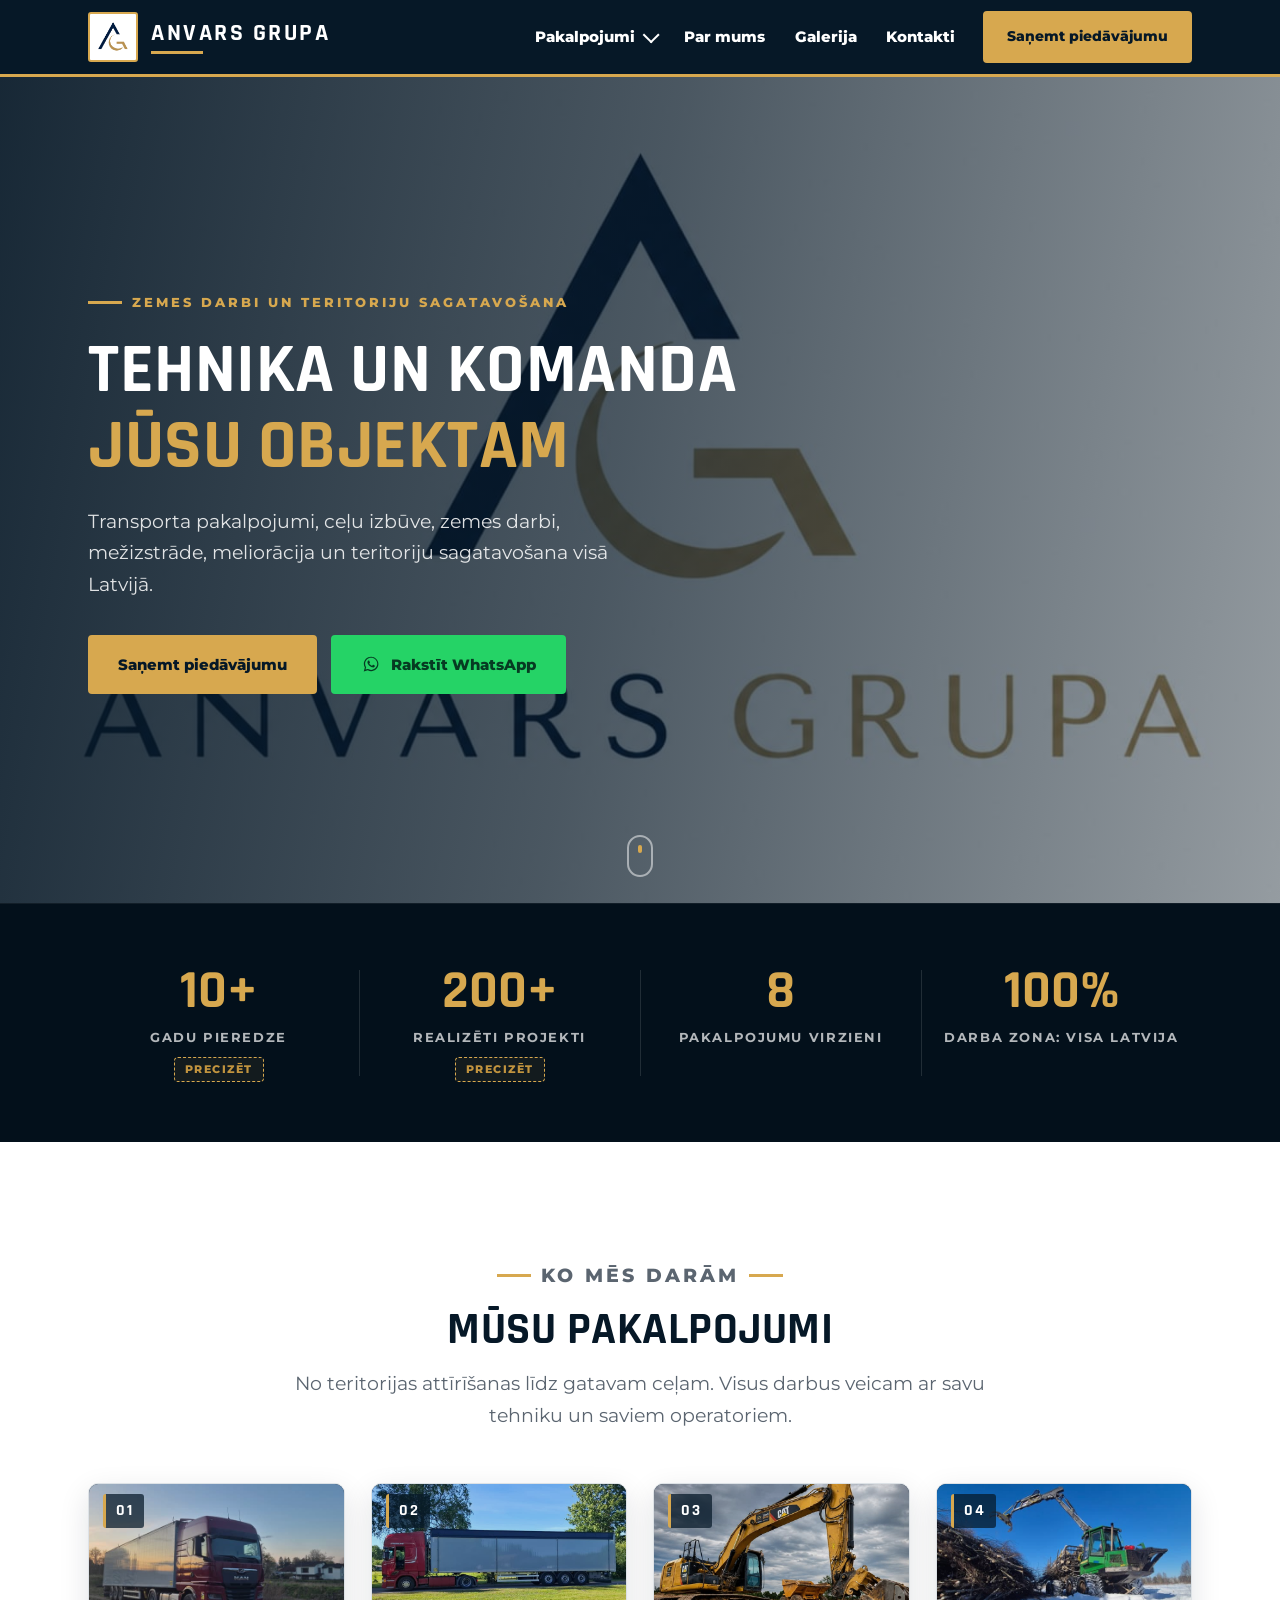
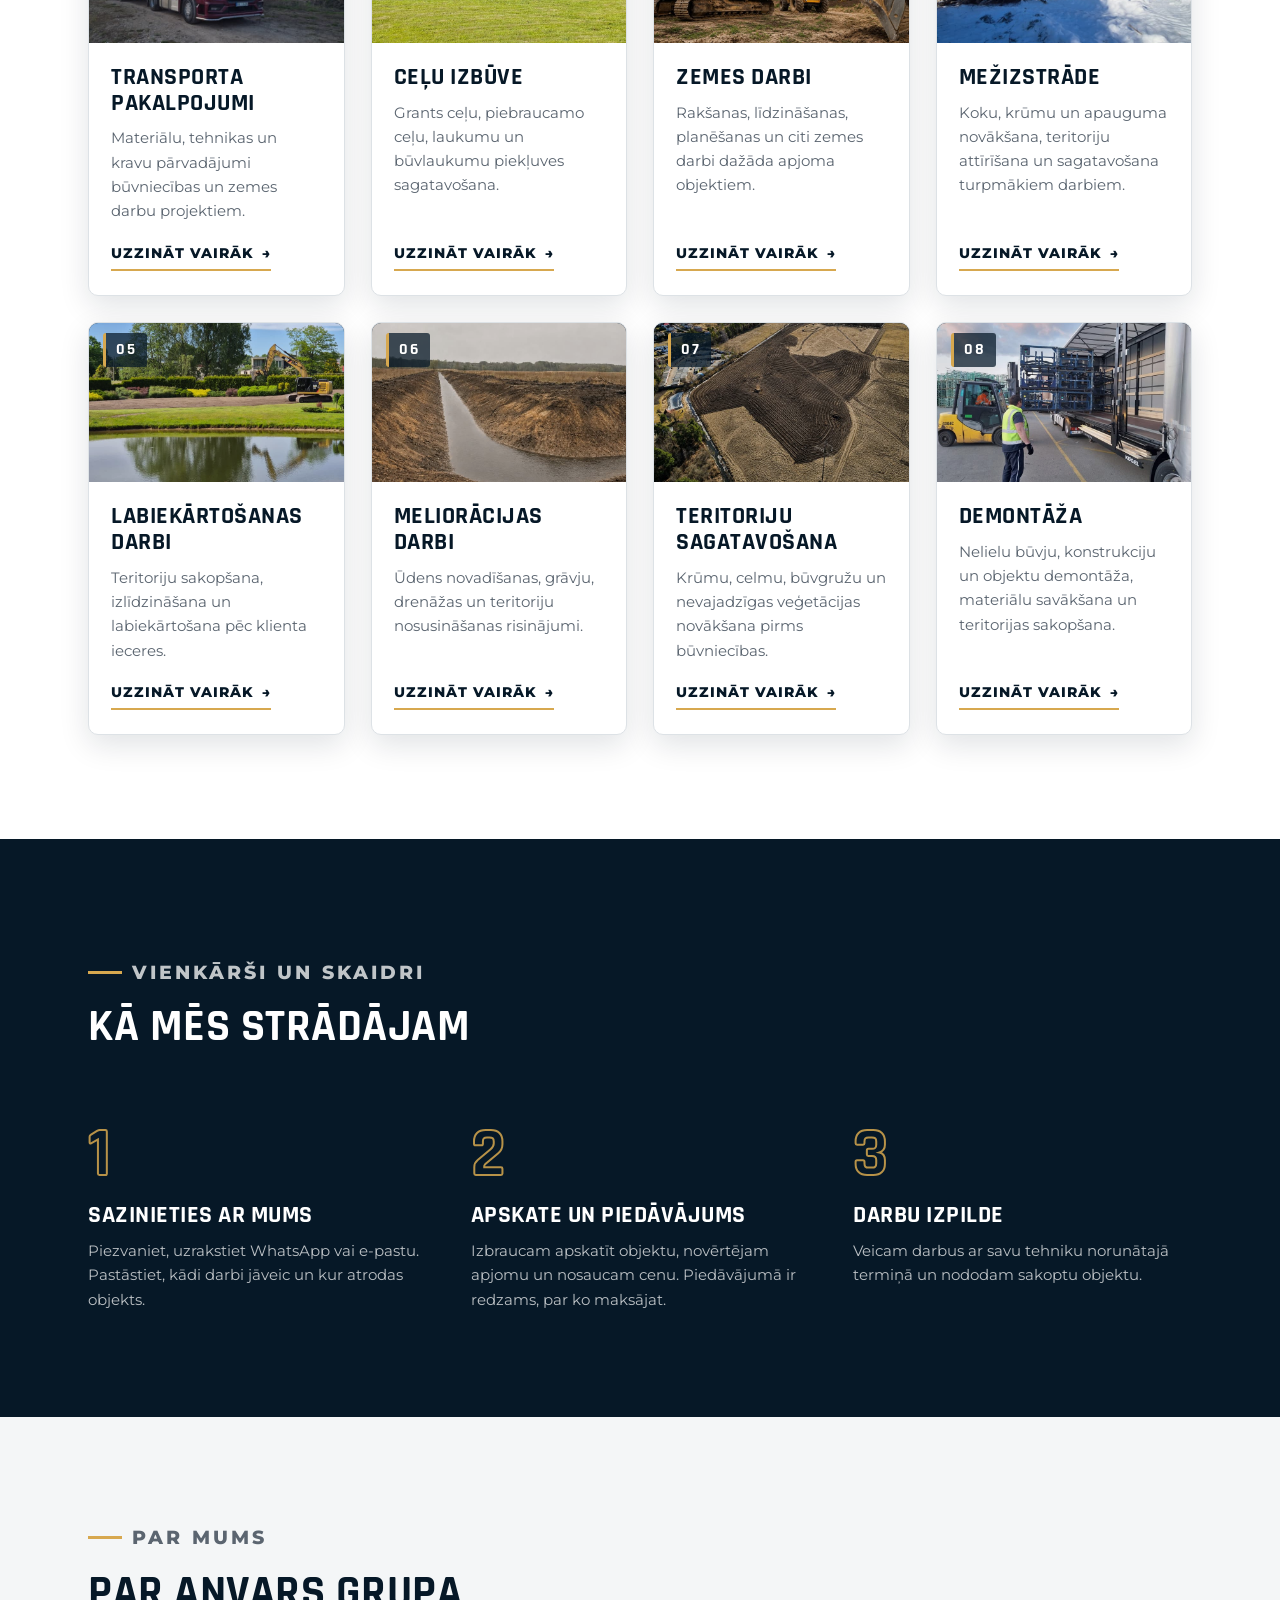
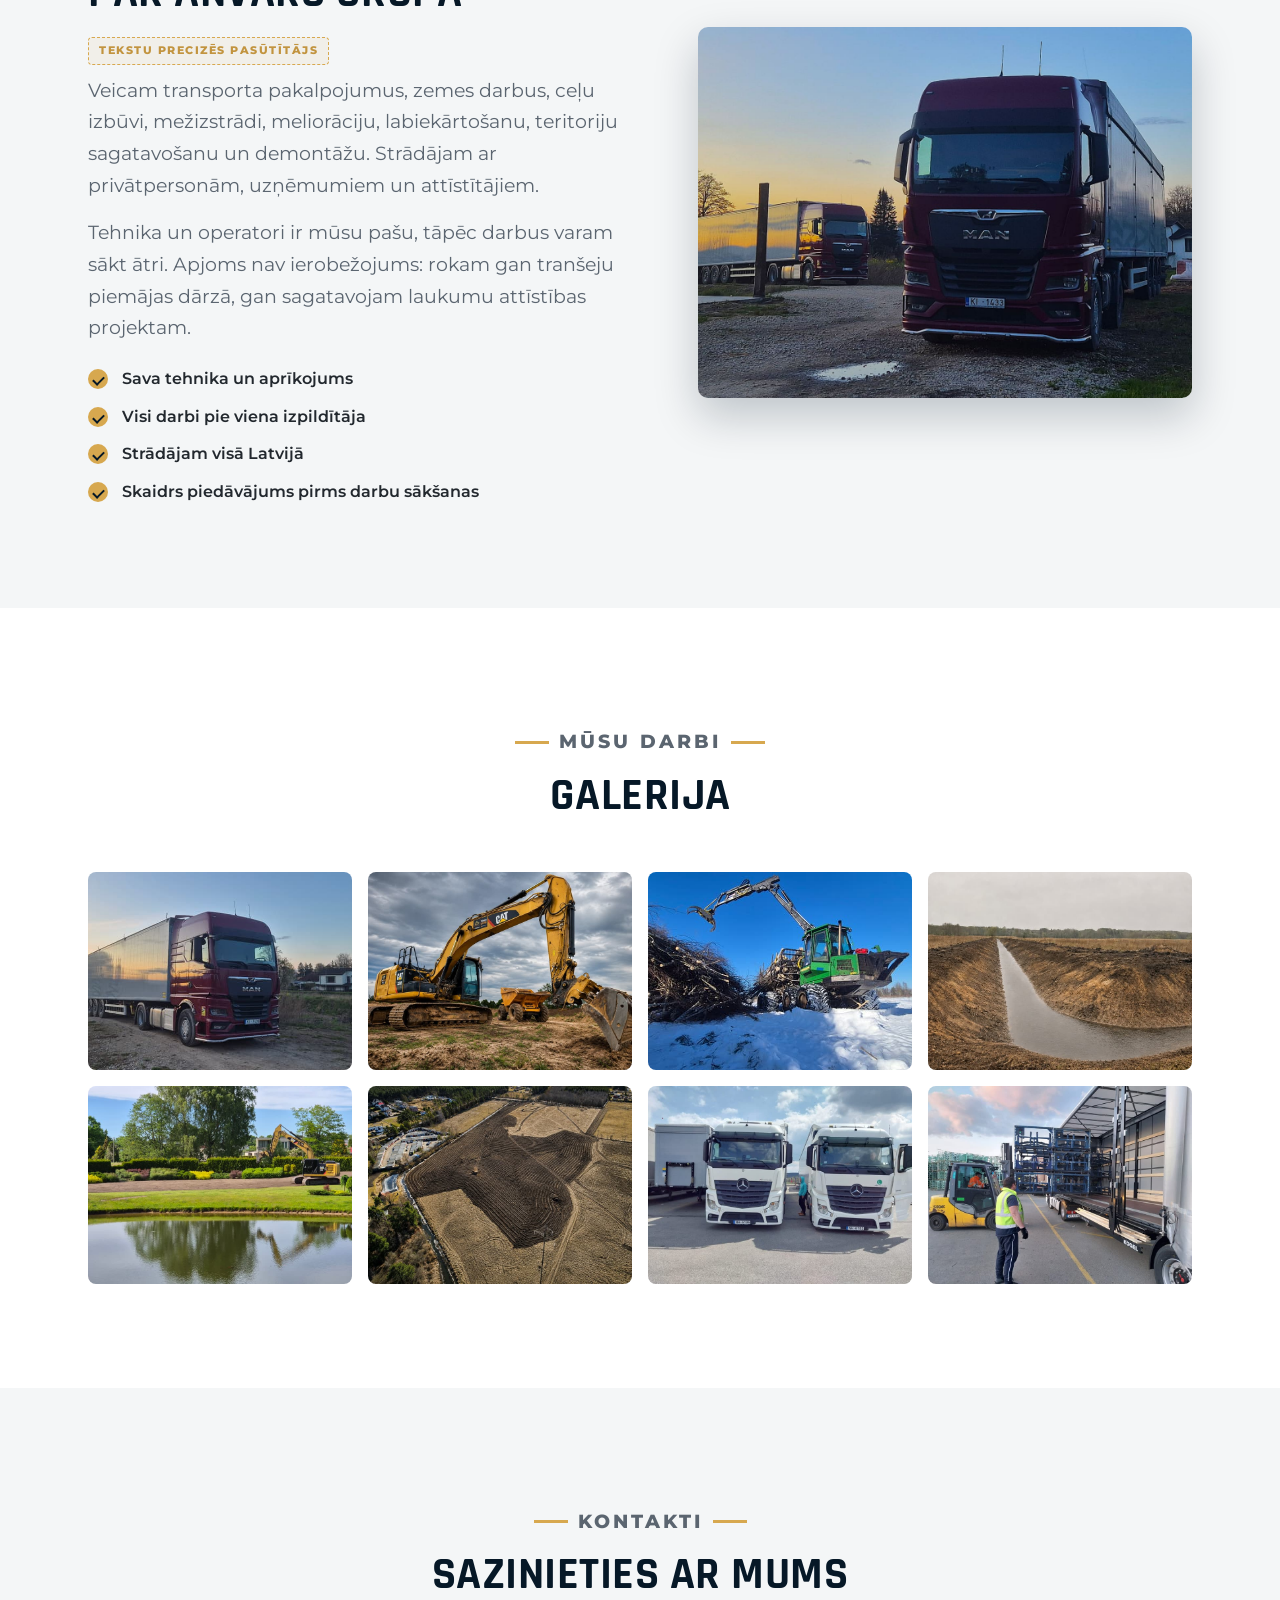
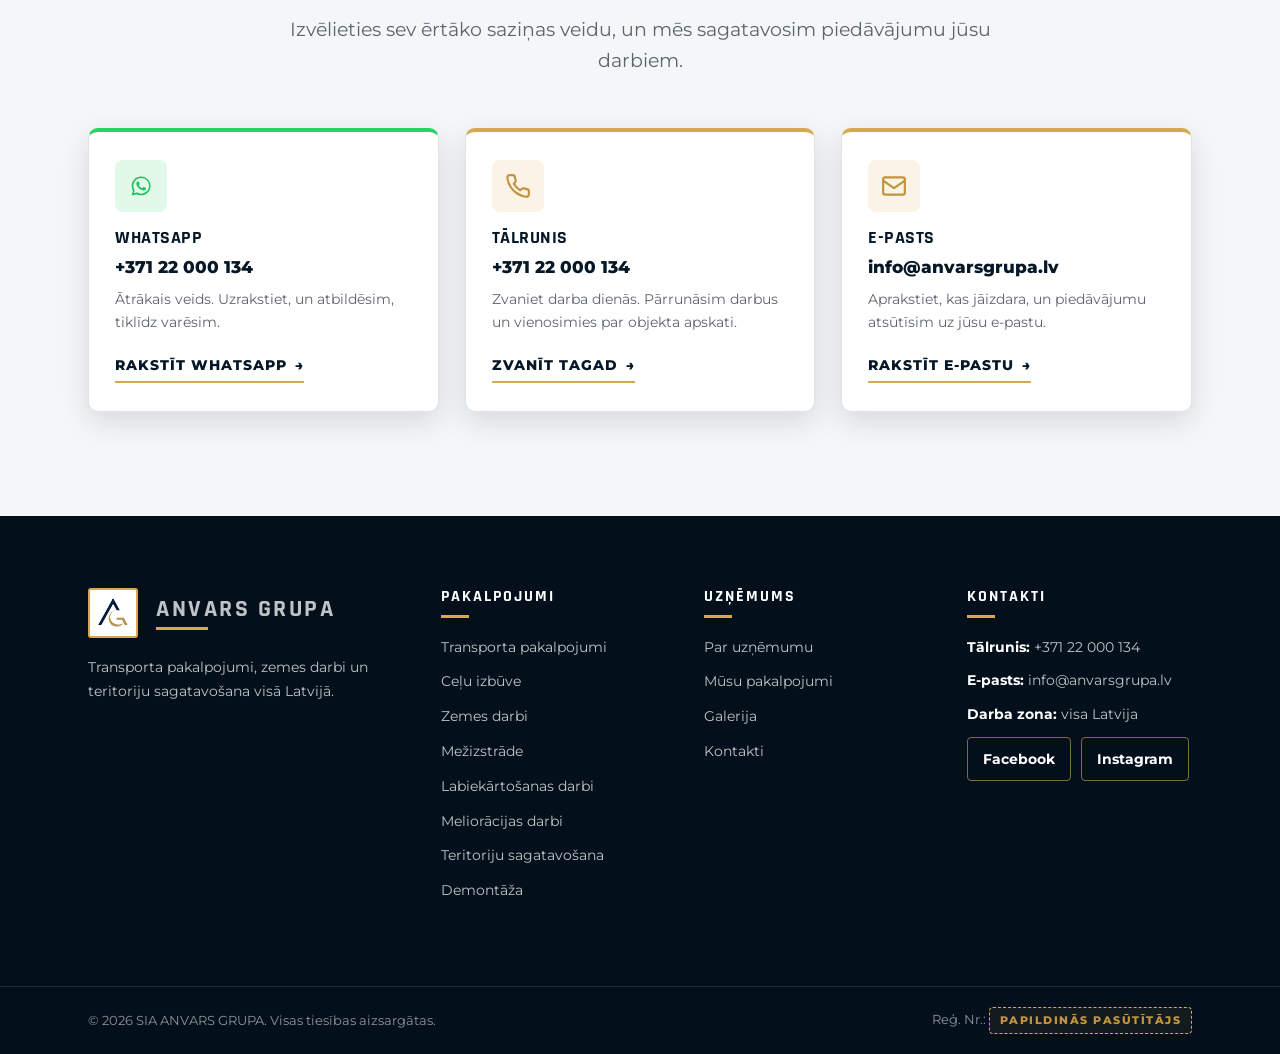
==== index.html @ 0d3af102 "Initial commit of static site" ====
<!DOCTYPE html>
<html lang="lv">
<head>
  <meta charset="UTF-8">
  <meta name="viewport" content="width=device-width, initial-scale=1.0">
  <title>ANVARS GRUPA | Transporta pakalpojumi, zemes darbi, teritoriju sagatavošana</title>
  <meta name="description" content="Transporta pakalpojumi, ceļu izbūve, zemes darbi, mežizstrāde, meliorācija un teritoriju sagatavošana visā Latvijā. SIA ANVARS GRUPA strādā ar savu tehniku.">

  <link rel="preconnect" href="https://fonts.googleapis.com">
  <link rel="preconnect" href="https://fonts.gstatic.com" crossorigin>
  <link href="https://fonts.googleapis.com/css2?family=Rajdhani:wght@500;600;700&family=Montserrat:wght@400;600;700;800&display=swap" rel="stylesheet">

  <link rel="stylesheet" href="css/style.css">
  <link rel="icon" type="image/png" href="images/opt/logo.png">
</head>
<body>

  <!-- =====================================================
       GALVENE
       ===================================================== -->

  <header class="site-header">
    <div class="container header-inner">
      <a href="index.html" class="brand" aria-label="ANVARS GRUPA, uz sākumu">
        <span class="brand-logo-wrap">
          <img src="images/opt/logo.png" alt="ANVARS GRUPA logotips" class="brand-logo">
        </span>
        <span class="brand-text">
          <span class="brand-name">ANVARS GRUPA</span>
          <span class="brand-line"></span>
        </span>
      </a>

      <nav class="site-nav" id="site-nav" aria-label="Galvenā navigācija">
        <ul class="nav-list">
          <li class="nav-item has-dropdown">
            <button type="button" class="nav-link dropdown-toggle" aria-expanded="false">
              Pakalpojumi <span class="chevron" aria-hidden="true"></span>
            </button>
            <ul class="dropdown">
              <li><a href="transporta-pakalpojumi/index.html">Transporta pakalpojumi</a></li>
              <li><a href="celu-izbuve/index.html">Ceļu izbūve</a></li>
              <li><a href="zemes-darbi/index.html">Zemes darbi</a></li>
              <li><a href="mezizstrade/index.html">Mežizstrāde</a></li>
              <li><a href="labiekartosanas-darbi/index.html">Labiekārtošanas darbi</a></li>
              <li><a href="melioracijas-darbi/index.html">Meliorācijas darbi</a></li>
              <li><a href="teritoriju-sagatavosana/index.html">Teritoriju sagatavošana</a></li>
              <li><a href="demontaza/index.html">Demontāža</a></li>
            </ul>
          </li>
          <li class="nav-item"><a href="#par-mums" class="nav-link">Par mums</a></li>
          <li class="nav-item"><a href="#galerija" class="nav-link">Galerija</a></li>
          <li class="nav-item"><a href="#kontakti" class="nav-link">Kontakti</a></li>
          <li class="nav-item nav-cta"><a href="#kontakti" class="btn">Saņemt piedāvājumu</a></li>
        </ul>
      </nav>

      <button type="button" class="nav-toggle" aria-expanded="false" aria-controls="site-nav" aria-label="Atvērt izvēlni">
        <span class="nav-toggle-bar"></span>
        <span class="nav-toggle-bar"></span>
        <span class="nav-toggle-bar"></span>
      </button>
    </div>
  </header>


  <!-- =====================================================
       HERO
       ===================================================== -->

  <section class="hero">
    <video class="hero-media" autoplay muted loop playsinline preload="metadata" poster="images/opt/hero.jpg">
      <source src="images/opt/hero.mp4" type="video/mp4">
    </video>
    <div class="hero-overlay"></div>

    <div class="container hero-inner">
      <div class="hero-content">
        <p class="kicker">Zemes darbi un teritoriju sagatavošana</p>
        <h1>Tehnika un komanda <span class="accent">jūsu objektam</span></h1>
        <p class="hero-lead">
          Transporta pakalpojumi, ceļu izbūve, zemes darbi, mežizstrāde,
          meliorācija un teritoriju sagatavošana visā Latvijā.
        </p>
        <div class="hero-actions">
          <a href="#kontakti" class="btn">Saņemt piedāvājumu</a>
          <a href="https://wa.me/37122000134?text=Labdien!%20V%C4%93los%20sa%C5%86emt%20konsult%C4%81ciju%20par%20ANVARS%20GRUPA%20pakalpojumiem."
             class="btn btn--wa" target="_blank" rel="noopener">
            <svg viewBox="0 0 32 32" aria-hidden="true" fill="currentColor">
              <path d="M16.1 4.2c-6.4 0-11.6 5.2-11.6 11.5 0 2.2.6 4.2 1.7 6l-1.8 6.1 6.4-1.7c1.7 1 3.5 1.3 5.4 1.3 6.4 0 11.6-5.2 11.6-11.5S22.5 4.2 16.1 4.2zm0 21.2c-1.7 0-3.4-.5-4.8-1.3l-.4-.2-3.7 1 1-3.6-.2-.4c-1-1.6-1.4-3.4-1.4-5.2 0-5.3 4.3-9.6 9.7-9.6s9.7 4.3 9.7 9.6-4.4 9.7-9.9 9.7zm5.4-7.2c-.2-.1-1.8-.8-2-.9-.2-.1-.5-.1-.7.1-.2.4-.8 1-1 1.2-.1.2-.4.2-.6.1-.2-.1-1.2-.5-2.3-1.4-.8-.7-1.4-1.7-1.6-1.9-.1-.2 0-.5.1-.6.1-.1.2-.4.5-.5.1-.1.2-.2.4-.5.1-.1 0-.4 0-.5 0-.1-.7-1.7-1-2.3-.2-.6-.5-.5-.7-.5h-.6c-.2 0-.5.1-.7.4-.2.2-1 1-1 2.4s1 2.8 1.2 3c.1.2 2 3.2 5 4.4.7.4 1.3.5 1.7.6.7.2 1.3.1 1.8.1.6-.1 1.8-.7 2-1.4.2-.7.2-1.3.2-1.4-.1-.1-.4-.2-.6-.3z"/>
            </svg>
            Rakstīt WhatsApp
          </a>
        </div>
      </div>
    </div>

    <span class="hero-scroll" aria-hidden="true"></span>
  </section>


  <!-- =====================================================
       STATISTIKA
       ===================================================== -->

  <section class="stats-band" aria-label="Uzņēmuma rādītāji">
    <div class="container stats-grid">
      <div class="stat" data-reveal>
        <span class="stat-num" data-count="10" data-suffix="+">0</span>
        <span class="stat-label">Gadu pieredze <span class="ph-note">Precizēt</span></span>
      </div>
      <div class="stat" data-reveal style="--reveal-delay: 0.1s">
        <span class="stat-num" data-count="200" data-suffix="+">0</span>
        <span class="stat-label">Realizēti projekti <span class="ph-note">Precizēt</span></span>
      </div>
      <div class="stat" data-reveal style="--reveal-delay: 0.2s">
        <span class="stat-num" data-count="8">0</span>
        <span class="stat-label">Pakalpojumu virzieni</span>
      </div>
      <div class="stat" data-reveal style="--reveal-delay: 0.3s">
        <span class="stat-num" data-count="100" data-suffix="%">0</span>
        <span class="stat-label">Darba zona: visa Latvija</span>
      </div>
    </div>
  </section>


  <!-- =====================================================
       PAKALPOJUMI
       ===================================================== -->

  <section id="pakalpojumi" class="section">
    <div class="container">
      <div class="section-head center" data-reveal>
        <p class="kicker">Ko mēs darām</p>
        <h2>Mūsu pakalpojumi</h2>
        <p>No teritorijas attīrīšanas līdz gatavam ceļam. Visus darbus veicam ar savu tehniku un saviem operatoriem.</p>
      </div>

      <div class="services-grid">

        <article class="service-card" data-reveal>
          <div class="card-media">
            <span class="card-num">01</span>
            <img src="images/opt/transports1-thumb.jpg" alt="ANVARS GRUPA kravas auto ar puspiekabi" loading="lazy">
          </div>
          <div class="card-body">
            <h3>Transporta pakalpojumi</h3>
            <p>Materiālu, tehnikas un kravu pārvadājumi būvniecības un zemes darbu projektiem.</p>
            <span class="card-link">Uzzināt vairāk <span class="arrow">→</span></span>
          </div>
          <a class="card-cover-link" href="transporta-pakalpojumi/index.html" aria-label="Transporta pakalpojumi"></a>
        </article>

        <article class="service-card" data-reveal style="--reveal-delay: 0.06s">
          <div class="card-media">
            <span class="card-num">02</span>
            <img src="images/opt/transports28-thumb.jpg" alt="Materiālu piegāde objektā" loading="lazy">
          </div>
          <div class="card-body">
            <h3>Ceļu izbūve</h3>
            <p>Grants ceļu, piebraucamo ceļu, laukumu un būvlaukumu piekļuves sagatavošana.</p>
            <span class="card-link">Uzzināt vairāk <span class="arrow">→</span></span>
          </div>
          <a class="card-cover-link" href="celu-izbuve/index.html" aria-label="Ceļu izbūve"></a>
        </article>

        <article class="service-card" data-reveal style="--reveal-delay: 0.12s">
          <div class="card-media">
            <span class="card-num">03</span>
            <img src="images/opt/raksana1-thumb.jpg" alt="Ekskavators un pašizgāzējs zemes darbos" loading="lazy">
          </div>
          <div class="card-body">
            <h3>Zemes darbi</h3>
            <p>Rakšanas, līdzināšanas, planēšanas un citi zemes darbi dažāda apjoma objektiem.</p>
            <span class="card-link">Uzzināt vairāk <span class="arrow">→</span></span>
          </div>
          <a class="card-cover-link" href="zemes-darbi/index.html" aria-label="Zemes darbi"></a>
        </article>

        <article class="service-card" data-reveal style="--reveal-delay: 0.18s">
          <div class="card-media">
            <span class="card-num">04</span>
            <img src="images/opt/mezizstrade1-thumb.jpg" alt="Meža tehnika krauj zarus un apaugumu" loading="lazy">
          </div>
          <div class="card-body">
            <h3>Mežizstrāde</h3>
            <p>Koku, krūmu un apauguma novākšana, teritoriju attīrīšana un sagatavošana turpmākiem darbiem.</p>
            <span class="card-link">Uzzināt vairāk <span class="arrow">→</span></span>
          </div>
          <a class="card-cover-link" href="mezizstrade/index.html" aria-label="Mežizstrāde"></a>
        </article>

        <article class="service-card" data-reveal>
          <div class="card-media">
            <span class="card-num">05</span>
            <img src="images/opt/Aizupes12-thumb.jpg" alt="Labiekārtota teritorija ar dīķi" loading="lazy">
          </div>
          <div class="card-body">
            <h3>Labiekārtošanas darbi</h3>
            <p>Teritoriju sakopšana, izlīdzināšana un labiekārtošana pēc klienta ieceres.</p>
            <span class="card-link">Uzzināt vairāk <span class="arrow">→</span></span>
          </div>
          <a class="card-cover-link" href="labiekartosanas-darbi/index.html" aria-label="Labiekārtošanas darbi"></a>
        </article>

        <article class="service-card" data-reveal style="--reveal-delay: 0.06s">
          <div class="card-media">
            <span class="card-num">06</span>
            <img src="images/opt/melioracija1-thumb.jpg" alt="Izrakts meliorācijas grāvis" loading="lazy">
          </div>
          <div class="card-body">
            <h3>Meliorācijas darbi</h3>
            <p>Ūdens novadīšanas, grāvju, drenāžas un teritoriju nosusināšanas risinājumi.</p>
            <span class="card-link">Uzzināt vairāk <span class="arrow">→</span></span>
          </div>
          <a class="card-cover-link" href="melioracijas-darbi/index.html" aria-label="Meliorācijas darbi"></a>
        </article>

        <article class="service-card" data-reveal style="--reveal-delay: 0.12s">
          <div class="card-media">
            <span class="card-num">07</span>
            <img src="images/opt/sagatavosana1-thumb.jpg" alt="Sagatavota teritorija no putna lidojuma" loading="lazy">
          </div>
          <div class="card-body">
            <h3>Teritoriju sagatavošana</h3>
            <p>Krūmu, celmu, būvgružu un nevajadzīgas veģetācijas novākšana pirms būvniecības.</p>
            <span class="card-link">Uzzināt vairāk <span class="arrow">→</span></span>
          </div>
          <a class="card-cover-link" href="teritoriju-sagatavosana/index.html" aria-label="Teritoriju sagatavošana"></a>
        </article>

        <article class="service-card" data-reveal style="--reveal-delay: 0.18s">
          <div class="card-media">
            <span class="card-num">08</span>
            <img src="images/opt/transports20-thumb.jpg" alt="Materiālu iekraušana un savākšana" loading="lazy">
          </div>
          <div class="card-body">
            <h3>Demontāža</h3>
            <p>Nelielu būvju, konstrukciju un objektu demontāža, materiālu savākšana un teritorijas sakopšana.</p>
            <span class="card-link">Uzzināt vairāk <span class="arrow">→</span></span>
          </div>
          <a class="card-cover-link" href="demontaza/index.html" aria-label="Demontāža"></a>
        </article>

      </div>
    </div>
  </section>


  <!-- =====================================================
       PROCESS
       ===================================================== -->

  <section class="section section--dark">
    <div class="container">
      <div class="section-head" data-reveal>
        <p class="kicker">Vienkārši un skaidri</p>
        <h2>Kā mēs strādājam</h2>
      </div>

      <div class="process-grid">
        <div class="process-step" data-reveal>
          <span class="step-num">1</span>
          <h3>Sazinieties ar mums</h3>
          <p>Piezvaniet, uzrakstiet WhatsApp vai e-pastu. Pastāstiet, kādi darbi jāveic un kur atrodas objekts.</p>
        </div>
        <div class="process-step" data-reveal style="--reveal-delay: 0.12s">
          <span class="step-num">2</span>
          <h3>Apskate un piedāvājums</h3>
          <p>Izbraucam apskatīt objektu, novērtējam apjomu un nosaucam cenu. Piedāvājumā ir redzams, par ko maksājat.</p>
        </div>
        <div class="process-step" data-reveal style="--reveal-delay: 0.24s">
          <span class="step-num">3</span>
          <h3>Darbu izpilde</h3>
          <p>Veicam darbus ar savu tehniku norunātajā termiņā un nododam sakoptu objektu.</p>
        </div>
      </div>
    </div>
  </section>


  <!-- =====================================================
       PAR MUMS
       ===================================================== -->

  <section id="par-mums" class="section section--light">
    <div class="container about-grid">
      <div class="about-text" data-reveal>
        <p class="kicker">Par mums</p>
        <h2>Par ANVARS GRUPA</h2>
        <span class="ph-note">Tekstu precizēs pasūtītājs</span>
        <p>
          Veicam transporta pakalpojumus, zemes darbus, ceļu izbūvi, mežizstrādi,
          meliorāciju, labiekārtošanu, teritoriju sagatavošanu un demontāžu.
          Strādājam ar privātpersonām, uzņēmumiem un attīstītājiem.
        </p>
        <p>
          Tehnika un operatori ir mūsu pašu, tāpēc darbus varam sākt ātri.
          Apjoms nav ierobežojums: rokam gan tranšeju piemājas dārzā,
          gan sagatavojam laukumu attīstības projektam.
        </p>
        <ul class="about-points">
          <li>Sava tehnika un aprīkojums</li>
          <li>Visi darbi pie viena izpildītāja</li>
          <li>Strādājam visā Latvijā</li>
          <li>Skaidrs piedāvājums pirms darbu sākšanas</li>
        </ul>
      </div>
      <div class="about-media" data-reveal style="--reveal-delay: 0.15s">
        <img src="images/opt/transports9.jpg" alt="ANVARS GRUPA kravas automašīnas saulrietā" loading="lazy">
      </div>
    </div>
  </section>


  <!-- =====================================================
       GALERIJA
       ===================================================== -->

  <section id="galerija" class="section">
    <div class="container">
      <div class="section-head center" data-reveal>
        <p class="kicker">Mūsu darbi</p>
        <h2>Galerija</h2>
      </div>

      <div class="gallery-grid" data-reveal>
        <button type="button" class="gallery-item" data-full="images/opt/transports1.jpg">
          <img src="images/opt/transports1-thumb.jpg" alt="Kravas auto ar puspiekabi saulrietā" loading="lazy">
        </button>
        <button type="button" class="gallery-item" data-full="images/opt/raksana1.jpg">
          <img src="images/opt/raksana1-thumb.jpg" alt="Ekskavators un pašizgāzējs objektā" loading="lazy">
        </button>
        <button type="button" class="gallery-item" data-full="images/opt/mezizstrade1.jpg">
          <img src="images/opt/mezizstrade1-thumb.jpg" alt="Meža tehnika darbā ziemā" loading="lazy">
        </button>
        <button type="button" class="gallery-item" data-full="images/opt/melioracija1.jpg">
          <img src="images/opt/melioracija1-thumb.jpg" alt="Jaunizbūvēts meliorācijas grāvis" loading="lazy">
        </button>
        <button type="button" class="gallery-item" data-full="images/opt/Aizupes12.jpg">
          <img src="images/opt/Aizupes12-thumb.jpg" alt="Labiekārtota teritorija ar dīķi" loading="lazy">
        </button>
        <button type="button" class="gallery-item" data-full="images/opt/sagatavosana1.jpg">
          <img src="images/opt/sagatavosana1-thumb.jpg" alt="Sagatavota teritorija no augšas" loading="lazy">
        </button>
        <button type="button" class="gallery-item" data-full="images/opt/transports23.jpg">
          <img src="images/opt/transports23-thumb.jpg" alt="Kravas automašīnas bāzē" loading="lazy">
        </button>
        <button type="button" class="gallery-item" data-full="images/opt/transports20.jpg">
          <img src="images/opt/transports20-thumb.jpg" alt="Kravas iekraušana ar autoiekrāvēju" loading="lazy">
        </button>
      </div>
    </div>
  </section>


  <!-- =====================================================
       KONTAKTI
       ===================================================== -->

  <section id="kontakti" class="section section--light">
    <div class="container">
      <div class="section-head center" data-reveal>
        <p class="kicker">Kontakti</p>
        <h2>Sazinieties ar mums</h2>
        <p>Izvēlieties sev ērtāko saziņas veidu, un mēs sagatavosim piedāvājumu jūsu darbiem.</p>
      </div>

      <div class="contact-grid">
        <a class="contact-card contact-card--wa" data-reveal
           href="https://wa.me/37122000134?text=Labdien!%20V%C4%93los%20sa%C5%86emt%20konsult%C4%81ciju%20par%20ANVARS%20GRUPA%20pakalpojumiem."
           target="_blank" rel="noopener">
          <span class="contact-icon">
            <svg viewBox="0 0 32 32" aria-hidden="true" fill="#1fbd5a">
              <path d="M16.1 4.2c-6.4 0-11.6 5.2-11.6 11.5 0 2.2.6 4.2 1.7 6l-1.8 6.1 6.4-1.7c1.7 1 3.5 1.3 5.4 1.3 6.4 0 11.6-5.2 11.6-11.5S22.5 4.2 16.1 4.2zm0 21.2c-1.7 0-3.4-.5-4.8-1.3l-.4-.2-3.7 1 1-3.6-.2-.4c-1-1.6-1.4-3.4-1.4-5.2 0-5.3 4.3-9.6 9.7-9.6s9.7 4.3 9.7 9.6-4.4 9.7-9.9 9.7zm5.4-7.2c-.2-.1-1.8-.8-2-.9-.2-.1-.5-.1-.7.1-.2.4-.8 1-1 1.2-.1.2-.4.2-.6.1-.2-.1-1.2-.5-2.3-1.4-.8-.7-1.4-1.7-1.6-1.9-.1-.2 0-.5.1-.6.1-.1.2-.4.5-.5.1-.1.2-.2.4-.5.1-.1 0-.4 0-.5 0-.1-.7-1.7-1-2.3-.2-.6-.5-.5-.7-.5h-.6c-.2 0-.5.1-.7.4-.2.2-1 1-1 2.4s1 2.8 1.2 3c.1.2 2 3.2 5 4.4.7.4 1.3.5 1.7.6.7.2 1.3.1 1.8.1.6-.1 1.8-.7 2-1.4.2-.7.2-1.3.2-1.4-.1-.1-.4-.2-.6-.3z"/>
            </svg>
          </span>
          <h3>WhatsApp</h3>
          <span class="contact-value">+371&nbsp;22&nbsp;000&nbsp;134</span>
          <p>Ātrākais veids. Uzrakstiet, un atbildēsim, tiklīdz varēsim.</p>
          <span class="card-link">Rakstīt WhatsApp <span class="arrow">→</span></span>
        </a>

        <a class="contact-card" data-reveal style="--reveal-delay: 0.1s" href="tel:+37122000134">
          <span class="contact-icon">
            <svg viewBox="0 0 24 24" aria-hidden="true" fill="none" stroke="#c2943f" stroke-width="2" stroke-linecap="round" stroke-linejoin="round">
              <path d="M22 16.9v3a2 2 0 0 1-2.2 2 19.8 19.8 0 0 1-8.6-3 19.5 19.5 0 0 1-6-6 19.8 19.8 0 0 1-3-8.7A2 2 0 0 1 4.1 2h3a2 2 0 0 1 2 1.7c.1 1 .4 2 .7 2.8a2 2 0 0 1-.5 2.1L8.1 9.9a16 16 0 0 0 6 6l1.3-1.2a2 2 0 0 1 2.1-.5c.9.3 1.9.6 2.8.7a2 2 0 0 1 1.7 2z"/>
            </svg>
          </span>
          <h3>Tālrunis</h3>
          <span class="contact-value">+371&nbsp;22&nbsp;000&nbsp;134</span>
          <p>Zvaniet darba dienās. Pārrunāsim darbus un vienosimies par objekta apskati.</p>
          <span class="card-link">Zvanīt tagad <span class="arrow">→</span></span>
        </a>

        <a class="contact-card" data-reveal style="--reveal-delay: 0.2s" href="mailto:info@anvarsgrupa.lv?subject=Konsult%C4%81cijas%20piepras%C4%ABjums">
          <span class="contact-icon">
            <svg viewBox="0 0 24 24" aria-hidden="true" fill="none" stroke="#c2943f" stroke-width="2" stroke-linecap="round" stroke-linejoin="round">
              <rect x="2" y="4" width="20" height="16" rx="2"/>
              <path d="m22 7-10 7L2 7"/>
            </svg>
          </span>
          <h3>E-pasts</h3>
          <span class="contact-value">info@anvarsgrupa.lv</span>
          <p>Aprakstiet, kas jāizdara, un piedāvājumu atsūtīsim uz jūsu e-pastu.</p>
          <span class="card-link">Rakstīt e-pastu <span class="arrow">→</span></span>
        </a>
      </div>
    </div>
  </section>


  <!-- =====================================================
       KĀJENE
       ===================================================== -->

  <footer class="site-footer">
    <div class="container footer-grid">

      <div class="footer-col footer-brand">
        <a href="index.html" class="brand" aria-label="ANVARS GRUPA, uz sākumu">
          <span class="brand-logo-wrap">
            <img src="images/opt/logo.png" alt="ANVARS GRUPA logotips" class="brand-logo">
          </span>
          <span class="brand-text">
            <span class="brand-name">ANVARS GRUPA</span>
            <span class="brand-line"></span>
          </span>
        </a>
        <p>Transporta pakalpojumi, zemes darbi un teritoriju sagatavošana visā Latvijā.</p>
      </div>

      <div class="footer-col">
        <h3>Pakalpojumi</h3>
        <a href="transporta-pakalpojumi/index.html">Transporta pakalpojumi</a>
        <a href="celu-izbuve/index.html">Ceļu izbūve</a>
        <a href="zemes-darbi/index.html">Zemes darbi</a>
        <a href="mezizstrade/index.html">Mežizstrāde</a>
        <a href="labiekartosanas-darbi/index.html">Labiekārtošanas darbi</a>
        <a href="melioracijas-darbi/index.html">Meliorācijas darbi</a>
        <a href="teritoriju-sagatavosana/index.html">Teritoriju sagatavošana</a>
        <a href="demontaza/index.html">Demontāža</a>
      </div>

      <div class="footer-col">
        <h3>Uzņēmums</h3>
        <a href="index.html#par-mums">Par uzņēmumu</a>
        <a href="index.html#pakalpojumi">Mūsu pakalpojumi</a>
        <a href="index.html#galerija">Galerija</a>
        <a href="index.html#kontakti">Kontakti</a>
      </div>

      <div class="footer-col">
        <h3>Kontakti</h3>
        <p><strong>Tālrunis:</strong> <a href="tel:+37122000134">+371&nbsp;22&nbsp;000&nbsp;134</a></p>
        <p><strong>E-pasts:</strong> <a href="mailto:info@anvarsgrupa.lv">info@anvarsgrupa.lv</a></p>
        <p><strong>Darba zona:</strong> visa Latvija</p>
        <div class="social-links">
          <a href="https://www.facebook.com/" target="_blank" rel="noopener">Facebook</a>
          <a href="https://www.instagram.com/" target="_blank" rel="noopener">Instagram</a>
        </div>
      </div>

    </div>

    <div class="footer-bottom">
      <div class="container footer-bottom-inner">
        <p>© <span data-year>2026</span> SIA ANVARS GRUPA. Visas tiesības aizsargātas.</p>
        <p>Reģ. Nr.: <span class="ph-note">Papildinās pasūtītājs</span></p>
      </div>
    </div>
  </footer>

  <script src="js/main.js" defer></script>
</body>
</html>
---- css/style.css ----
/* =====================================================
   ANVARS GRUPA — stils v2 (2026, 1. iterācija)
   Mobilais vispirms; brekpointi: 640px, 900px, 1200px
   ===================================================== */

/* =====================================================
   1. MAINĪGIE UN PAMATA UZSTĀDĪJUMI
   ===================================================== */

:root {
  --blue: #061827;
  --blue-800: #0a2236;
  --blue-700: #0e2c46;
  --dark-blue: #03101b;
  --blue-rgb: 6, 24, 39;
  --yellow: #d7a84f;
  --yellow-dark: #c2943f;
  --yellow-rgb: 215, 168, 79;
  --white: #ffffff;
  --text: #22282e;
  --text-muted: #5b6570;
  --light-bg: #f4f6f7;
  --border: #dde2e6;
  --wa-green: #25d366;

  --font-display: "Rajdhani", Arial, sans-serif;
  --font-body: "Montserrat", Arial, sans-serif;

  --fs-h1: clamp(2.3rem, 1.4rem + 4.5vw, 4.4rem);
  --fs-h2: clamp(1.7rem, 1.2rem + 2.4vw, 2.8rem);
  --fs-h3: clamp(1.15rem, 1rem + 0.8vw, 1.5rem);
  --fs-lead: clamp(1rem, 0.95rem + 0.35vw, 1.2rem);

  --space-section: clamp(64px, 5vw + 40px, 110px);
  --header-h: 74px;
  --radius: 10px;
  --shadow-card: 0 10px 30px rgba(6, 24, 39, 0.12);
  --shadow-card-hover: 0 18px 44px rgba(6, 24, 39, 0.22);
  --ease: cubic-bezier(0.22, 0.7, 0.3, 1);
}

* {
  margin: 0;
  padding: 0;
  box-sizing: border-box;
}

html {
  scroll-behavior: smooth;
  scroll-padding-top: calc(var(--header-h) + 12px);
}

body {
  font-family: var(--font-body);
  color: var(--text);
  background: var(--white);
  line-height: 1.65;
  -webkit-font-smoothing: antialiased;
}

body.menu-locked {
  overflow: hidden;
}

img,
video {
  max-width: 100%;
  display: block;
}

a {
  text-decoration: none;
  color: inherit;
}

button {
  font-family: inherit;
  cursor: pointer;
}

h1, h2, h3, h4 {
  font-family: var(--font-display);
  line-height: 1.08;
  text-transform: uppercase;
  letter-spacing: 0.5px;
  font-weight: 700;
}

.container {
  width: 100%;
  max-width: 1200px;
  margin-inline: auto;
  padding-inline: clamp(20px, 5vw, 48px);
}

/* Sadaļu kopīgais ritms */

.section {
  padding-block: var(--space-section);
}

.section--light {
  background: var(--light-bg);
}

.section--dark {
  background: var(--blue);
  color: var(--white);
}

.section-head {
  max-width: 720px;
  margin-bottom: clamp(34px, 4vw, 56px);
}

.section-head.center {
  margin-inline: auto;
  text-align: center;
}

.kicker {
  display: inline-flex;
  align-items: center;
  gap: 10px;
  color: var(--yellow);
  font-weight: 800;
  font-size: 0.8rem;
  text-transform: uppercase;
  letter-spacing: 3px;
  margin-bottom: 14px;
}

.kicker::before {
  content: "";
  width: 34px;
  height: 3px;
  background: var(--yellow);
  flex-shrink: 0;
}

.section-head.center .kicker::after {
  content: "";
  width: 34px;
  height: 3px;
  background: var(--yellow);
  flex-shrink: 0;
}

.section-head h2 {
  font-size: var(--fs-h2);
  color: var(--blue);
}

.section--dark .section-head h2 {
  color: var(--white);
}

.section-head p {
  margin-top: 14px;
  color: var(--text-muted);
  font-size: var(--fs-lead);
}

.section--dark .section-head p {
  color: rgba(255, 255, 255, 0.75);
}

/* Vietturis — teksts, ko aizstās ar gala saturu */

.ph-note {
  display: inline-block;
  border: 1px dashed var(--yellow);
  color: var(--yellow-dark);
  background: rgba(var(--yellow-rgb), 0.08);
  font-size: 0.68rem;
  font-weight: 800;
  letter-spacing: 1.5px;
  text-transform: uppercase;
  padding: 4px 10px;
  border-radius: 4px;
  margin-bottom: 10px;
}

.section--dark .ph-note {
  color: var(--yellow);
}


/* =====================================================
   2. POGAS
   ===================================================== */

.btn {
  display: inline-flex;
  align-items: center;
  justify-content: center;
  gap: 10px;
  background: var(--yellow);
  color: var(--blue);
  font-weight: 800;
  font-size: 0.95rem;
  padding: 15px 28px;
  border: 2px solid var(--yellow);
  border-radius: 4px;
  transition: background 0.25s var(--ease), border-color 0.25s var(--ease),
    color 0.25s var(--ease), transform 0.25s var(--ease);
}

.btn:hover {
  background: var(--yellow-dark);
  border-color: var(--yellow-dark);
  transform: translateY(-2px);
}

.btn--outline {
  background: transparent;
  color: var(--white);
  border-color: rgba(255, 255, 255, 0.55);
}

.btn--outline:hover {
  background: rgba(255, 255, 255, 0.1);
  border-color: var(--white);
  color: var(--white);
}

.btn--wa {
  background: var(--wa-green);
  border-color: var(--wa-green);
  color: #063b22;
}

.btn--wa:hover {
  background: #1fbd5a;
  border-color: #1fbd5a;
}

.btn svg {
  width: 20px;
  height: 20px;
  flex-shrink: 0;
}


/* =====================================================
   3. GALVENE UN NAVIGĀCIJA
   ===================================================== */

.site-header {
  position: sticky;
  top: 0;
  z-index: 900;
  background: var(--blue);
  border-bottom: 3px solid var(--yellow);
  transition: box-shadow 0.3s var(--ease);
}

.site-header.is-scrolled {
  box-shadow: 0 10px 30px rgba(3, 16, 27, 0.45);
}

.header-inner {
  display: flex;
  align-items: center;
  justify-content: space-between;
  gap: 20px;
  min-height: var(--header-h);
}

.brand {
  display: flex;
  align-items: center;
  gap: 13px;
  color: var(--white);
  flex-shrink: 0;
}

.brand-logo-wrap {
  width: 50px;
  height: 50px;
  background: var(--white);
  border: 2px solid var(--yellow);
  border-radius: 3px;
  padding: 6px;
  display: flex;
  align-items: center;
  justify-content: center;
  flex-shrink: 0;
}

.brand-logo {
  width: 100%;
  height: 100%;
  object-fit: contain;
}

.brand-text {
  display: flex;
  flex-direction: column;
  line-height: 1;
}

.brand-name {
  font-family: var(--font-display);
  font-weight: 700;
  font-size: clamp(1.2rem, 4vw, 1.5rem);
  letter-spacing: 2.5px;
  white-space: nowrap;
}

.brand-line {
  width: 52px;
  height: 3px;
  background: var(--yellow);
  margin-top: 6px;
  transition: width 0.3s var(--ease);
}

.brand:hover .brand-line {
  width: 100%;
}

/* Hamburgera poga (redzama tikai mobilajā) */

.nav-toggle {
  display: inline-flex;
  flex-direction: column;
  justify-content: center;
  gap: 6px;
  width: 48px;
  height: 48px;
  padding: 12px 10px;
  background: transparent;
  border: 2px solid rgba(255, 255, 255, 0.25);
  border-radius: 4px;
}

.nav-toggle-bar {
  display: block;
  width: 100%;
  height: 2.5px;
  background: var(--white);
  border-radius: 2px;
  transition: transform 0.3s var(--ease), opacity 0.2s;
}

.nav-toggle[aria-expanded="true"] .nav-toggle-bar:nth-child(1) {
  transform: translateY(8.5px) rotate(45deg);
}

.nav-toggle[aria-expanded="true"] .nav-toggle-bar:nth-child(2) {
  opacity: 0;
}

.nav-toggle[aria-expanded="true"] .nav-toggle-bar:nth-child(3) {
  transform: translateY(-8.5px) rotate(-45deg);
}

/* Navigācija — mobilajā: pilnekrāna panelis zem galvenes */

.site-nav {
  position: fixed;
  inset: var(--header-h) 0 0 0;
  background: var(--dark-blue);
  padding: 28px clamp(20px, 6vw, 48px) 48px;
  overflow-y: auto;
  transform: translateX(100%);
  visibility: hidden;
  transition: transform 0.35s var(--ease), visibility 0.35s;
  z-index: 890;
}

.site-nav.is-open {
  transform: translateX(0);
  visibility: visible;
}

.nav-list {
  list-style: none;
  display: flex;
  flex-direction: column;
}

.nav-item {
  border-bottom: 1px solid rgba(255, 255, 255, 0.1);
}

.nav-link {
  display: flex;
  align-items: center;
  justify-content: space-between;
  width: 100%;
  padding: 17px 2px;
  background: none;
  border: none;
  color: var(--white);
  font-family: var(--font-body);
  font-weight: 800;
  font-size: 1rem;
  text-align: left;
  transition: color 0.2s;
}

.nav-link:hover {
  color: var(--yellow);
}

.dropdown-toggle .chevron {
  width: 12px;
  height: 12px;
  border-right: 2.5px solid currentColor;
  border-bottom: 2.5px solid currentColor;
  transform: rotate(45deg) translateY(-3px);
  transition: transform 0.25s var(--ease);
  flex-shrink: 0;
}

.nav-item.is-open > .dropdown-toggle .chevron {
  transform: rotate(225deg) translateY(-2px);
}

.dropdown {
  list-style: none;
  overflow: hidden;
  max-height: 0;
  transition: max-height 0.35s var(--ease);
}

.nav-item.is-open > .dropdown {
  max-height: 620px;
}

.dropdown a {
  display: block;
  padding: 12px 16px;
  color: rgba(255, 255, 255, 0.82);
  font-size: 0.92rem;
  font-weight: 600;
  border-left: 2px solid rgba(var(--yellow-rgb), 0.4);
  margin-left: 4px;
  transition: color 0.2s, border-color 0.2s, background 0.2s;
}

.dropdown a:hover {
  color: var(--yellow);
  border-left-color: var(--yellow);
}

.nav-cta {
  border-bottom: none;
  padding-top: 24px;
}

.nav-cta .btn {
  width: 100%;
}

/* Navigācija — darbvirsmas versija */

@media (min-width: 900px) {
  .nav-toggle {
    display: none;
  }

  .site-nav {
    position: static;
    inset: auto;
    background: none;
    padding: 0;
    overflow: visible;
    transform: none;
    visibility: visible;
    transition: none;
  }

  .nav-list {
    flex-direction: row;
    align-items: center;
    gap: clamp(14px, 2vw, 30px);
  }

  .nav-item {
    border-bottom: none;
    position: relative;
  }

  .nav-link {
    width: auto;
    padding: 10px 2px;
    font-size: 0.93rem;
    gap: 8px;
    position: relative;
  }

  .nav-link::after {
    content: "";
    position: absolute;
    left: 0;
    bottom: 2px;
    width: 100%;
    height: 2px;
    background: var(--yellow);
    transform: scaleX(0);
    transform-origin: left;
    transition: transform 0.25s var(--ease);
  }

  .nav-link:hover::after,
  .nav-item.is-open > .nav-link::after {
    transform: scaleX(1);
  }

  .dropdown {
    position: absolute;
    top: calc(100% + 10px);
    left: -18px;
    min-width: 280px;
    max-height: none;
    background: var(--blue-800);
    border-top: 3px solid var(--yellow);
    border-radius: 0 0 var(--radius) var(--radius);
    box-shadow: 0 22px 44px rgba(3, 16, 27, 0.45);
    padding: 10px 0;
    opacity: 0;
    visibility: hidden;
    transform: translateY(8px);
    transition: opacity 0.22s var(--ease), transform 0.22s var(--ease), visibility 0.22s;
    overflow: visible;
  }

  .nav-item.is-open > .dropdown,
  .nav-item:hover > .dropdown,
  .nav-item:focus-within > .dropdown {
    opacity: 1;
    visibility: visible;
    transform: translateY(0);
  }

  .dropdown a {
    padding: 11px 22px;
    margin: 0;
    border-left: 3px solid transparent;
    white-space: nowrap;
  }

  .dropdown a:hover {
    background: rgba(var(--yellow-rgb), 0.12);
  }

  .nav-cta {
    padding-top: 0;
  }

  .nav-cta .btn {
    width: auto;
    padding: 12px 22px;
    font-size: 0.88rem;
  }
}


/* =====================================================
   4. SĀKUMLAPAS HERO
   ===================================================== */

.hero {
  position: relative;
  min-height: calc(100svh - var(--header-h));
  display: flex;
  align-items: center;
  background: var(--blue);
  color: var(--white);
  overflow: hidden;
}

.hero-media {
  position: absolute;
  inset: 0;
  width: 100%;
  height: 100%;
  object-fit: cover;
  z-index: 1;
}

.hero-overlay {
  position: absolute;
  inset: 0;
  z-index: 2;
  background:
    linear-gradient(
      100deg,
      rgba(var(--blue-rgb), 0.93) 0%,
      rgba(var(--blue-rgb), 0.72) 48%,
      rgba(var(--blue-rgb), 0.42) 100%
    );
}

.hero-inner {
  position: relative;
  z-index: 3;
  padding-block: clamp(70px, 10vh, 130px);
}

.hero-content {
  max-width: 780px;
}

.hero h1 {
  font-size: var(--fs-h1);
  margin: 6px 0 20px;
}

.hero h1 .accent {
  color: var(--yellow);
}

.hero-lead {
  font-size: var(--fs-lead);
  max-width: 560px;
  color: rgba(255, 255, 255, 0.86);
  margin-bottom: 34px;
}

.hero-actions {
  display: flex;
  flex-wrap: wrap;
  gap: 14px;
}

/* Ritināšanas norāde */

.hero-scroll {
  position: absolute;
  left: 50%;
  bottom: 26px;
  transform: translateX(-50%);
  z-index: 3;
  width: 26px;
  height: 42px;
  border: 2px solid rgba(255, 255, 255, 0.5);
  border-radius: 14px;
  display: none;
}

.hero-scroll::after {
  content: "";
  position: absolute;
  left: 50%;
  top: 8px;
  width: 4px;
  height: 8px;
  margin-left: -2px;
  border-radius: 2px;
  background: var(--yellow);
  animation: scroll-hint 1.8s infinite var(--ease);
}

@keyframes scroll-hint {
  0% { transform: translateY(0); opacity: 1; }
  70% { transform: translateY(14px); opacity: 0; }
  100% { transform: translateY(0); opacity: 0; }
}

@media (min-width: 900px) {
  .hero-scroll {
    display: block;
  }
}


/* =====================================================
   5. STATISTIKAS JOSLA
   ===================================================== */

.stats-band {
  background: var(--dark-blue);
  color: var(--white);
  border-top: 1px solid rgba(255, 255, 255, 0.06);
}

.stats-grid {
  display: grid;
  grid-template-columns: repeat(2, 1fr);
  gap: 30px 20px;
  padding-block: clamp(38px, 5vw, 60px);
}

.stat {
  text-align: center;
  position: relative;
}

.stat-num {
  display: block;
  font-family: var(--font-display);
  font-weight: 700;
  font-size: clamp(2.1rem, 1.6rem + 2.4vw, 3.4rem);
  color: var(--yellow);
  line-height: 1;
}

.stat-label {
  display: block;
  margin-top: 10px;
  font-size: 0.82rem;
  font-weight: 700;
  line-height: 1.4;
  text-transform: uppercase;
  letter-spacing: 1.6px;
  color: rgba(255, 255, 255, 0.7);
}

/* Viettura zīmīte savā rindā zem paraksta, nevis tam blakus */

.stat-label .ph-note {
  display: block;
  width: fit-content;
  margin: 10px auto 0;
}

@media (min-width: 900px) {
  .stats-grid {
    grid-template-columns: repeat(4, 1fr);
  }

  .stat + .stat::before {
    content: "";
    position: absolute;
    left: -10px;
    top: 6px;
    bottom: 6px;
    width: 1px;
    background: rgba(255, 255, 255, 0.12);
  }
}


/* =====================================================
   6. PAKALPOJUMU KARTĪTES
   ===================================================== */

.services-grid {
  display: grid;
  grid-template-columns: 1fr;
  gap: 26px;
}

@media (min-width: 640px) {
  .services-grid {
    grid-template-columns: repeat(2, 1fr);
  }
}

@media (min-width: 1200px) {
  .services-grid {
    grid-template-columns: repeat(4, 1fr);
  }
}

.service-card {
  position: relative;
  display: flex;
  flex-direction: column;
  background: var(--white);
  border: 1px solid var(--border);
  border-radius: var(--radius);
  overflow: hidden;
  box-shadow: var(--shadow-card);
  transition: transform 0.3s var(--ease), box-shadow 0.3s var(--ease),
    border-color 0.3s var(--ease);
}

.service-card:hover {
  transform: translateY(-6px);
  box-shadow: var(--shadow-card-hover);
  border-color: rgba(var(--yellow-rgb), 0.7);
}

.card-media {
  position: relative;
  aspect-ratio: 16 / 10;
  overflow: hidden;
  background: var(--blue-800);
}

.card-media img {
  width: 100%;
  height: 100%;
  object-fit: cover;
  transition: transform 0.45s var(--ease), filter 0.45s var(--ease);
  filter: saturate(0.95) brightness(0.94);
}

.service-card:hover .card-media img {
  transform: scale(1.06);
  filter: saturate(1.05) brightness(1);
}

.card-num {
  position: absolute;
  top: 10px;
  left: 14px;
  z-index: 2;
  font-family: var(--font-display);
  font-weight: 700;
  font-size: 1rem;
  letter-spacing: 2px;
  color: var(--white);
  background: rgba(var(--blue-rgb), 0.72);
  border-left: 3px solid var(--yellow);
  padding: 4px 10px;
  border-radius: 3px;
}

.card-body {
  display: flex;
  flex-direction: column;
  flex: 1;
  padding: 22px 22px 24px;
}

.card-body h3 {
  font-size: var(--fs-h3);
  color: var(--blue);
  margin-bottom: 10px;
}

.card-body p {
  font-size: 0.92rem;
  color: var(--text-muted);
  margin-bottom: 18px;
}

.card-link {
  margin-top: auto;
  display: inline-flex;
  align-items: center;
  gap: 8px;
  width: fit-content;
  font-weight: 800;
  font-size: 0.88rem;
  text-transform: uppercase;
  letter-spacing: 1px;
  color: var(--blue);
  border-bottom: 2px solid var(--yellow);
  padding-bottom: 4px;
  transition: color 0.2s, gap 0.25s var(--ease);
}

.card-link .arrow {
  transition: transform 0.25s var(--ease);
}

.service-card:hover .card-link {
  color: var(--yellow-dark);
}

.service-card:hover .card-link .arrow {
  transform: translateX(4px);
}

/* Kartītes saite pāri visai kartītei */

.card-cover-link {
  position: absolute;
  inset: 0;
  z-index: 3;
}


/* =====================================================
   7. PROCESS — KĀ MĒS STRĀDĀJAM
   ===================================================== */

.process-grid {
  display: grid;
  grid-template-columns: 1fr;
  gap: 34px;
  counter-reset: step;
}

@media (min-width: 900px) {
  .process-grid {
    grid-template-columns: repeat(3, 1fr);
    gap: 44px;
  }
}

.process-step {
  position: relative;
  padding-top: 18px;
}

.step-num {
  font-family: var(--font-display);
  font-weight: 700;
  font-size: clamp(3rem, 2.4rem + 2.5vw, 4.6rem);
  line-height: 1;
  color: transparent;
  -webkit-text-stroke: 2px rgba(var(--yellow-rgb), 0.85);
  display: block;
  margin-bottom: 12px;
}

.process-step h3 {
  font-size: var(--fs-h3);
  color: var(--white);
  margin-bottom: 10px;
}

.process-step p {
  color: rgba(255, 255, 255, 0.72);
  font-size: 0.94rem;
}


/* =====================================================
   8. PAR MUMS
   ===================================================== */

.about-grid {
  display: grid;
  grid-template-columns: 1fr;
  gap: 40px;
  align-items: center;
}

@media (min-width: 900px) {
  .about-grid {
    grid-template-columns: 1.05fr 0.95fr;
    gap: 64px;
  }
}

.about-text h2 {
  font-size: var(--fs-h2);
  color: var(--blue);
  margin-bottom: 18px;
}

.about-text p {
  margin-bottom: 16px;
  color: var(--text-muted);
  font-size: var(--fs-lead);
}

.about-points {
  list-style: none;
  margin-top: 22px;
  display: grid;
  gap: 12px;
}

.about-points li,
.benefit-list li {
  position: relative;
  padding-left: 34px;
  font-weight: 600;
  font-size: 0.97rem;
}

.about-points li::before,
.benefit-list li::before {
  content: "";
  position: absolute;
  left: 0;
  top: 3px;
  width: 20px;
  height: 20px;
  border-radius: 50%;
  background: var(--yellow);
}

.about-points li::after,
.benefit-list li::after {
  content: "";
  position: absolute;
  left: 7px;
  top: 8px;
  width: 5px;
  height: 9px;
  border-right: 2.5px solid var(--blue);
  border-bottom: 2.5px solid var(--blue);
  transform: rotate(45deg);
}

.about-media {
  position: relative;
}

.about-media img {
  width: 100%;
  border-radius: var(--radius);
  box-shadow: var(--shadow-card-hover);
  aspect-ratio: 4 / 3;
  object-fit: cover;
}

.about-media::before {
  content: "";
  position: absolute;
  inset: 18px -18px -18px 18px;
  border: 3px solid rgba(var(--yellow-rgb), 0.55);
  border-radius: var(--radius);
  z-index: -1;
}

@media (max-width: 899px) {
  .about-media::before {
    display: none;
  }
}


/* =====================================================
   9. GALERIJA UN LIGHTBOX
   ===================================================== */

.gallery-grid {
  display: grid;
  grid-template-columns: repeat(2, 1fr);
  gap: 12px;
}

@media (min-width: 640px) {
  .gallery-grid {
    grid-template-columns: repeat(3, 1fr);
    gap: 16px;
  }
}

@media (min-width: 1200px) {
  .gallery-grid {
    grid-template-columns: repeat(4, 1fr);
  }
}

.gallery-item {
  position: relative;
  display: block;
  padding: 0;
  border: none;
  background: var(--blue-800);
  border-radius: 8px;
  overflow: hidden;
  aspect-ratio: 4 / 3;
}

.gallery-item img {
  width: 100%;
  height: 100%;
  object-fit: cover;
  transition: transform 0.4s var(--ease), filter 0.4s var(--ease);
}

.gallery-item::after {
  content: "+";
  position: absolute;
  right: 10px;
  bottom: 10px;
  width: 34px;
  height: 34px;
  display: flex;
  align-items: center;
  justify-content: center;
  background: rgba(var(--blue-rgb), 0.75);
  color: var(--yellow);
  font-size: 22px;
  font-weight: 700;
  border-radius: 4px;
  opacity: 0;
  transition: opacity 0.25s;
}

.gallery-item:hover img {
  transform: scale(1.05);
  filter: brightness(1.05);
}

.gallery-item:hover::after {
  opacity: 1;
}

/* Lightbox */

.lightbox {
  position: fixed;
  inset: 0;
  z-index: 1000;
  background: rgba(3, 16, 27, 0.94);
  display: none;
  align-items: center;
  justify-content: center;
  padding: clamp(16px, 4vw, 48px);
}

.lightbox.is-open {
  display: flex;
}

.lightbox img {
  max-width: 100%;
  max-height: calc(100vh - 120px);
  border-radius: 6px;
  box-shadow: 0 30px 80px rgba(0, 0, 0, 0.6);
}

.lightbox-btn {
  position: absolute;
  z-index: 2;
  width: 48px;
  height: 48px;
  display: flex;
  align-items: center;
  justify-content: center;
  background: rgba(255, 255, 255, 0.08);
  border: 1px solid rgba(255, 255, 255, 0.25);
  border-radius: 6px;
  color: var(--white);
  font-size: 22px;
  line-height: 1;
  transition: background 0.2s, border-color 0.2s;
}

.lightbox-btn:hover {
  background: rgba(var(--yellow-rgb), 0.25);
  border-color: var(--yellow);
}

.lightbox-close {
  top: 18px;
  right: 18px;
}

.lightbox-prev {
  left: 12px;
  top: 50%;
  transform: translateY(-50%);
}

.lightbox-next {
  right: 12px;
  top: 50%;
  transform: translateY(-50%);
}

.lightbox-count {
  position: absolute;
  bottom: 20px;
  left: 50%;
  transform: translateX(-50%);
  color: rgba(255, 255, 255, 0.75);
  font-size: 0.85rem;
  font-weight: 700;
  letter-spacing: 2px;
}


/* =====================================================
   10. KONTAKTU KARTES
   ===================================================== */

.contact-grid {
  display: grid;
  grid-template-columns: 1fr;
  gap: 20px;
}

@media (min-width: 900px) {
  .contact-grid {
    grid-template-columns: repeat(3, 1fr);
    gap: 26px;
  }
}

.contact-card {
  position: relative;
  display: flex;
  flex-direction: column;
  align-items: flex-start;
  gap: 6px;
  background: var(--white);
  border: 1px solid var(--border);
  border-top: 4px solid var(--yellow);
  border-radius: var(--radius);
  padding: 28px 26px;
  box-shadow: var(--shadow-card);
  transition: transform 0.35s var(--ease);
}

/* Ēna atsevišķā slānī, lai tā vienmērīgi parādās un pazūd */

.contact-card::before {
  content: "";
  position: absolute;
  top: -4px;
  right: -1px;
  bottom: -1px;
  left: -1px;
  border-radius: inherit;
  box-shadow: var(--shadow-card-hover);
  opacity: 0;
  pointer-events: none;
  transition: opacity 0.35s var(--ease);
}

.contact-card:hover,
.contact-card:focus-visible {
  transform: translateY(-5px);
}

.contact-card:hover::before,
.contact-card:focus-visible::before {
  opacity: 1;
}

.contact-card--wa {
  border-top-color: var(--wa-green);
}

.contact-icon {
  width: 52px;
  height: 52px;
  display: flex;
  align-items: center;
  justify-content: center;
  border-radius: 8px;
  background: rgba(var(--yellow-rgb), 0.14);
  margin-bottom: 10px;
}

.contact-card--wa .contact-icon {
  background: rgba(37, 211, 102, 0.14);
}

.contact-icon svg {
  width: 26px;
  height: 26px;
}

.contact-card h3 {
  font-size: 1.15rem;
  color: var(--blue);
}

.contact-card .contact-value {
  font-weight: 800;
  font-size: 1.05rem;
  color: var(--blue);
  word-break: break-word;
}

.contact-card p {
  font-size: 0.88rem;
  color: var(--text-muted);
}

.contact-card .card-link {
  margin-top: 14px;
}


/* =====================================================
   11. CTA JOSLA (apakšlapās un sākumlapā)
   ===================================================== */

.cta-band {
  background:
    linear-gradient(100deg, rgba(var(--blue-rgb), 0.94) 30%, rgba(var(--blue-rgb), 0.78)),
    var(--blue);
  background-size: cover;
  background-position: center;
  color: var(--white);
  padding-block: clamp(54px, 6vw, 84px);
  border-top: 3px solid var(--yellow);
}

.cta-inner {
  display: flex;
  flex-direction: column;
  gap: 24px;
  align-items: flex-start;
}

@media (min-width: 900px) {
  .cta-inner {
    flex-direction: row;
    align-items: center;
    justify-content: space-between;
  }
}

.cta-inner h2 {
  font-size: var(--fs-h2);
  max-width: 560px;
}

.cta-inner .hero-actions {
  flex-shrink: 0;
}


/* =====================================================
   12. APAKŠLAPU HERO (pakalpojumu lapas)
   ===================================================== */

.page-hero {
  position: relative;
  background: var(--blue);
  color: var(--white);
  overflow: hidden;
}

.page-hero-img {
  position: absolute;
  inset: 0;
  width: 100%;
  height: 100%;
  object-fit: cover;
  z-index: 1;
}

.page-hero .hero-overlay {
  z-index: 2;
}

.page-hero-inner {
  position: relative;
  z-index: 3;
  padding-block: clamp(64px, 9vw, 120px);
  max-width: 820px;
}

.breadcrumbs {
  display: flex;
  flex-wrap: wrap;
  gap: 8px;
  font-size: 0.82rem;
  font-weight: 700;
  letter-spacing: 1px;
  text-transform: uppercase;
  color: rgba(255, 255, 255, 0.65);
  margin-bottom: 16px;
}

.breadcrumbs a:hover {
  color: var(--yellow);
}

.breadcrumbs .sep {
  color: var(--yellow);
}

.page-hero h1 {
  font-size: clamp(2rem, 1.4rem + 3.4vw, 3.6rem);
}

.page-hero .hero-lead {
  margin-top: 16px;
  margin-bottom: 0;
}

/* Apakšlapu saturs */

.service-layout {
  display: grid;
  grid-template-columns: 1fr;
  gap: 44px;
}

@media (min-width: 900px) {
  .service-layout {
    grid-template-columns: 1.1fr 0.9fr;
    gap: 64px;
    align-items: start;
  }
}

.service-text p {
  margin-bottom: 16px;
  color: var(--text-muted);
  font-size: var(--fs-lead);
}

.service-text .hero-actions {
  margin-top: 28px;
}

.service-video {
  margin-top: 26px;
}

.service-video video {
  width: 100%;
  border-radius: var(--radius);
  box-shadow: var(--shadow-card);
}

.benefit-panel {
  background: var(--light-bg);
  border: 1px solid var(--border);
  border-left: 4px solid var(--yellow);
  border-radius: var(--radius);
  padding: 28px 26px;
}

.benefit-panel h3 {
  font-size: var(--fs-h3);
  color: var(--blue);
  margin-bottom: 18px;
}

.benefit-list {
  list-style: none;
  display: grid;
  gap: 13px;
}


/* =====================================================
   13. KĀJENE
   ===================================================== */

.site-footer {
  background: var(--dark-blue);
  color: var(--white);
}

.footer-grid {
  display: grid;
  grid-template-columns: 1fr;
  gap: 38px;
  padding-block: clamp(48px, 6vw, 72px);
}

@media (min-width: 640px) {
  .footer-grid {
    grid-template-columns: repeat(2, 1fr);
  }
}

@media (min-width: 1200px) {
  .footer-grid {
    grid-template-columns: 1.4fr 1fr 1fr 1fr;
  }
}

/* Zīmola saitei kājenē jāatgūst rindas izkārtojums —
   `.footer-col a { display: block }` to pārraksta */

.footer-brand .brand {
  display: flex;
  align-items: center;
  gap: 18px;
  margin-bottom: 0;
  width: fit-content;
}

.footer-brand .brand:hover {
  transform: none;
}

.footer-brand p {
  margin-top: 18px;
  color: rgba(255, 255, 255, 0.65);
  font-size: 0.9rem;
  max-width: 300px;
}

.footer-col h3 {
  font-size: 1rem;
  letter-spacing: 2px;
  margin-bottom: 18px;
}

.footer-col h3::after {
  content: "";
  display: block;
  width: 28px;
  height: 3px;
  background: var(--yellow);
  margin-top: 9px;
}

.footer-col a {
  display: block;
  color: rgba(255, 255, 255, 0.75);
  margin-bottom: 11px;
  font-size: 0.9rem;
  transition: color 0.2s, transform 0.2s var(--ease);
}

.footer-col a:hover {
  color: var(--yellow);
  transform: translateX(3px);
}

.footer-col p {
  margin-bottom: 10px;
  font-size: 0.9rem;
  color: rgba(255, 255, 255, 0.75);
}

.footer-col p strong {
  color: var(--white);
}

.footer-col p a {
  display: inline;
  margin-bottom: 0;
}

.social-links {
  display: flex;
  flex-wrap: wrap;
  gap: 10px;
}

.social-links a {
  display: inline-flex;
  padding: 10px 15px;
  border: 1px solid rgba(var(--yellow-rgb), 0.6);
  border-radius: 4px;
  color: var(--white);
  font-size: 0.85rem;
  font-weight: 700;
  margin-bottom: 0;
}

.social-links a:hover {
  background: var(--yellow);
  color: var(--blue);
  transform: none;
}

.footer-bottom {
  border-top: 1px solid rgba(255, 255, 255, 0.12);
  padding-block: 20px;
  font-size: 0.82rem;
  color: rgba(255, 255, 255, 0.55);
}

.footer-bottom-inner {
  display: flex;
  flex-wrap: wrap;
  align-items: center;
  gap: 10px 24px;
  justify-content: space-between;
}

/* Abas rindas vienā līnijā, arī kad blakus ir viettura zīmīte */

.footer-bottom-inner p {
  margin: 0;
  line-height: 1.6;
}

.footer-bottom .ph-note {
  margin-bottom: 0;
  vertical-align: middle;
}


/* =====================================================
   14. ATKLĀŠANĀS ANIMĀCIJAS
   ===================================================== */

[data-reveal] {
  opacity: 0;
  transform: translateY(26px);
  transition: opacity 0.7s var(--ease), transform 0.7s var(--ease);
  transition-delay: var(--reveal-delay, 0s);
}

[data-reveal].is-visible {
  opacity: 1;
  transform: none;
}

@media (prefers-reduced-motion: reduce) {
  html {
    scroll-behavior: auto;
  }

  [data-reveal] {
    opacity: 1;
    transform: none;
    transition: none;
  }

  .hero-scroll::after {
    animation: none;
  }

  * {
    transition-duration: 0.01ms !important;
    animation-duration: 0.01ms !important;
  }
}
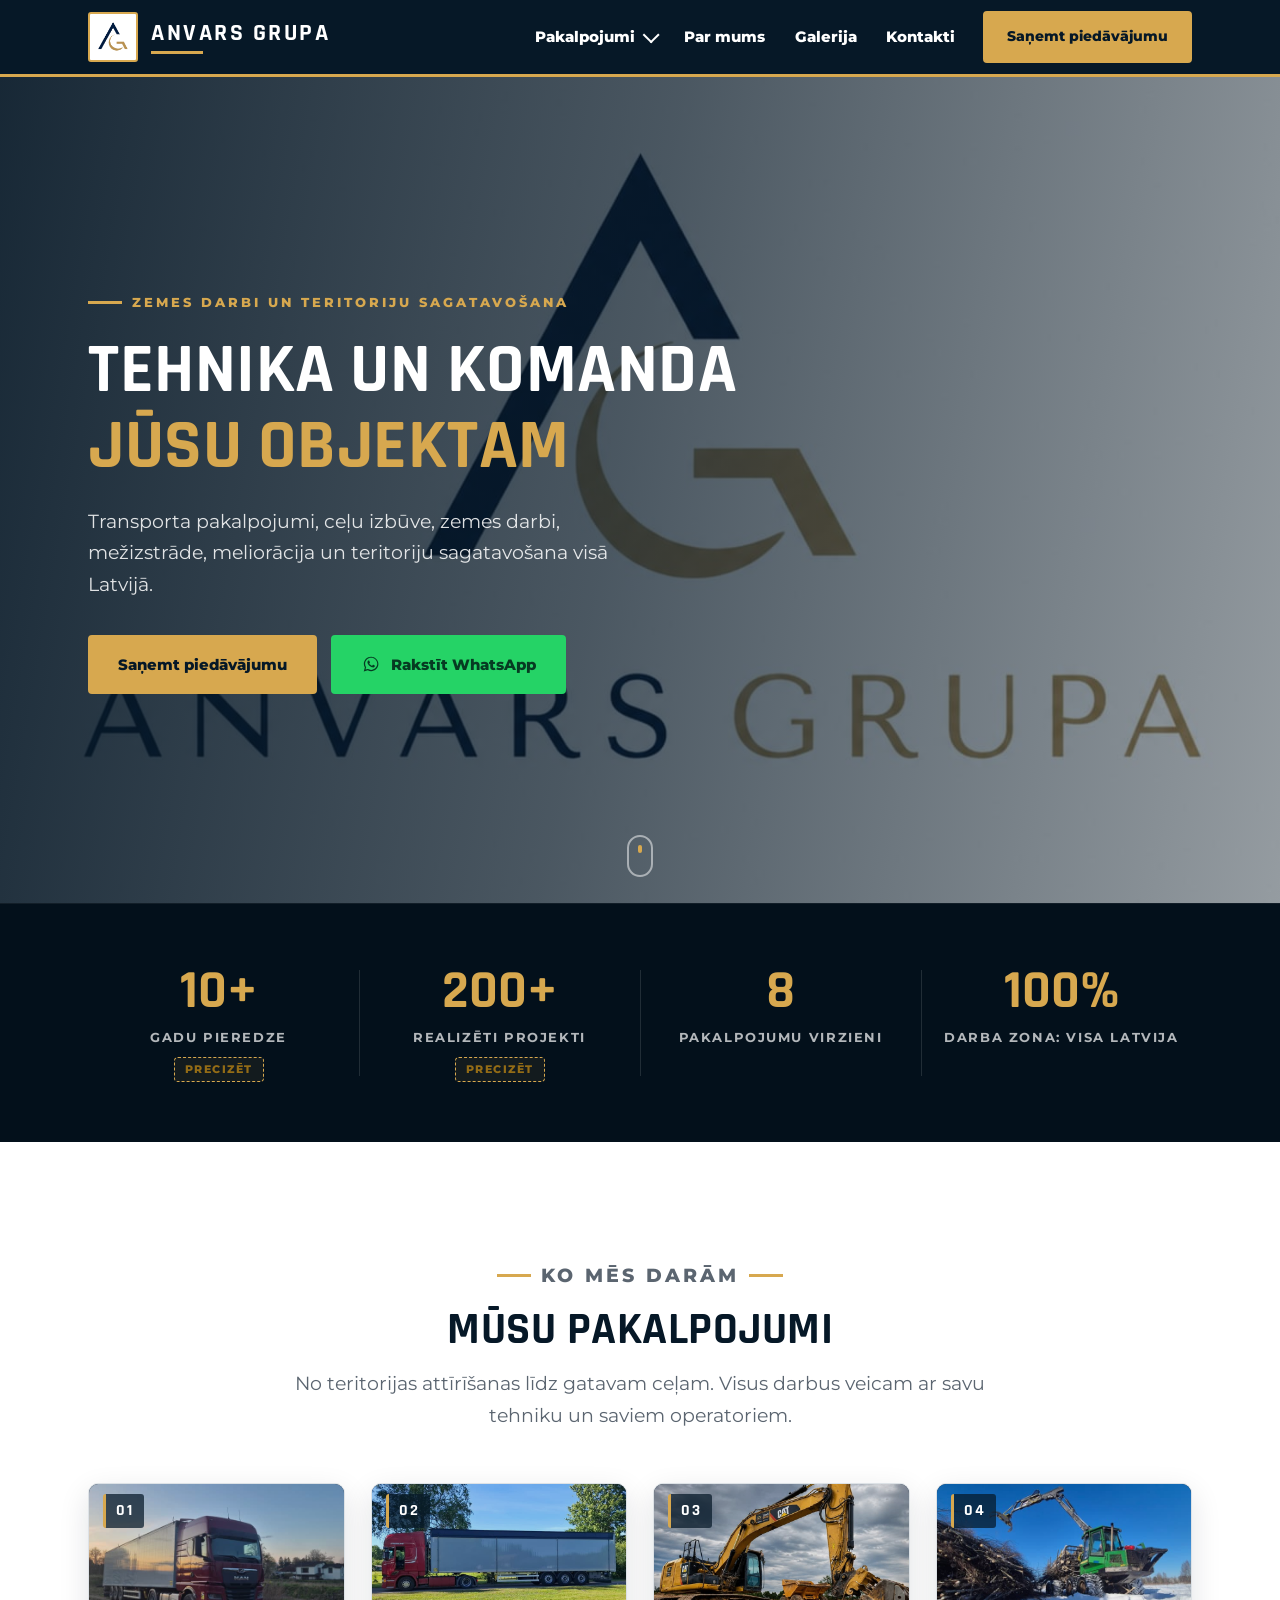
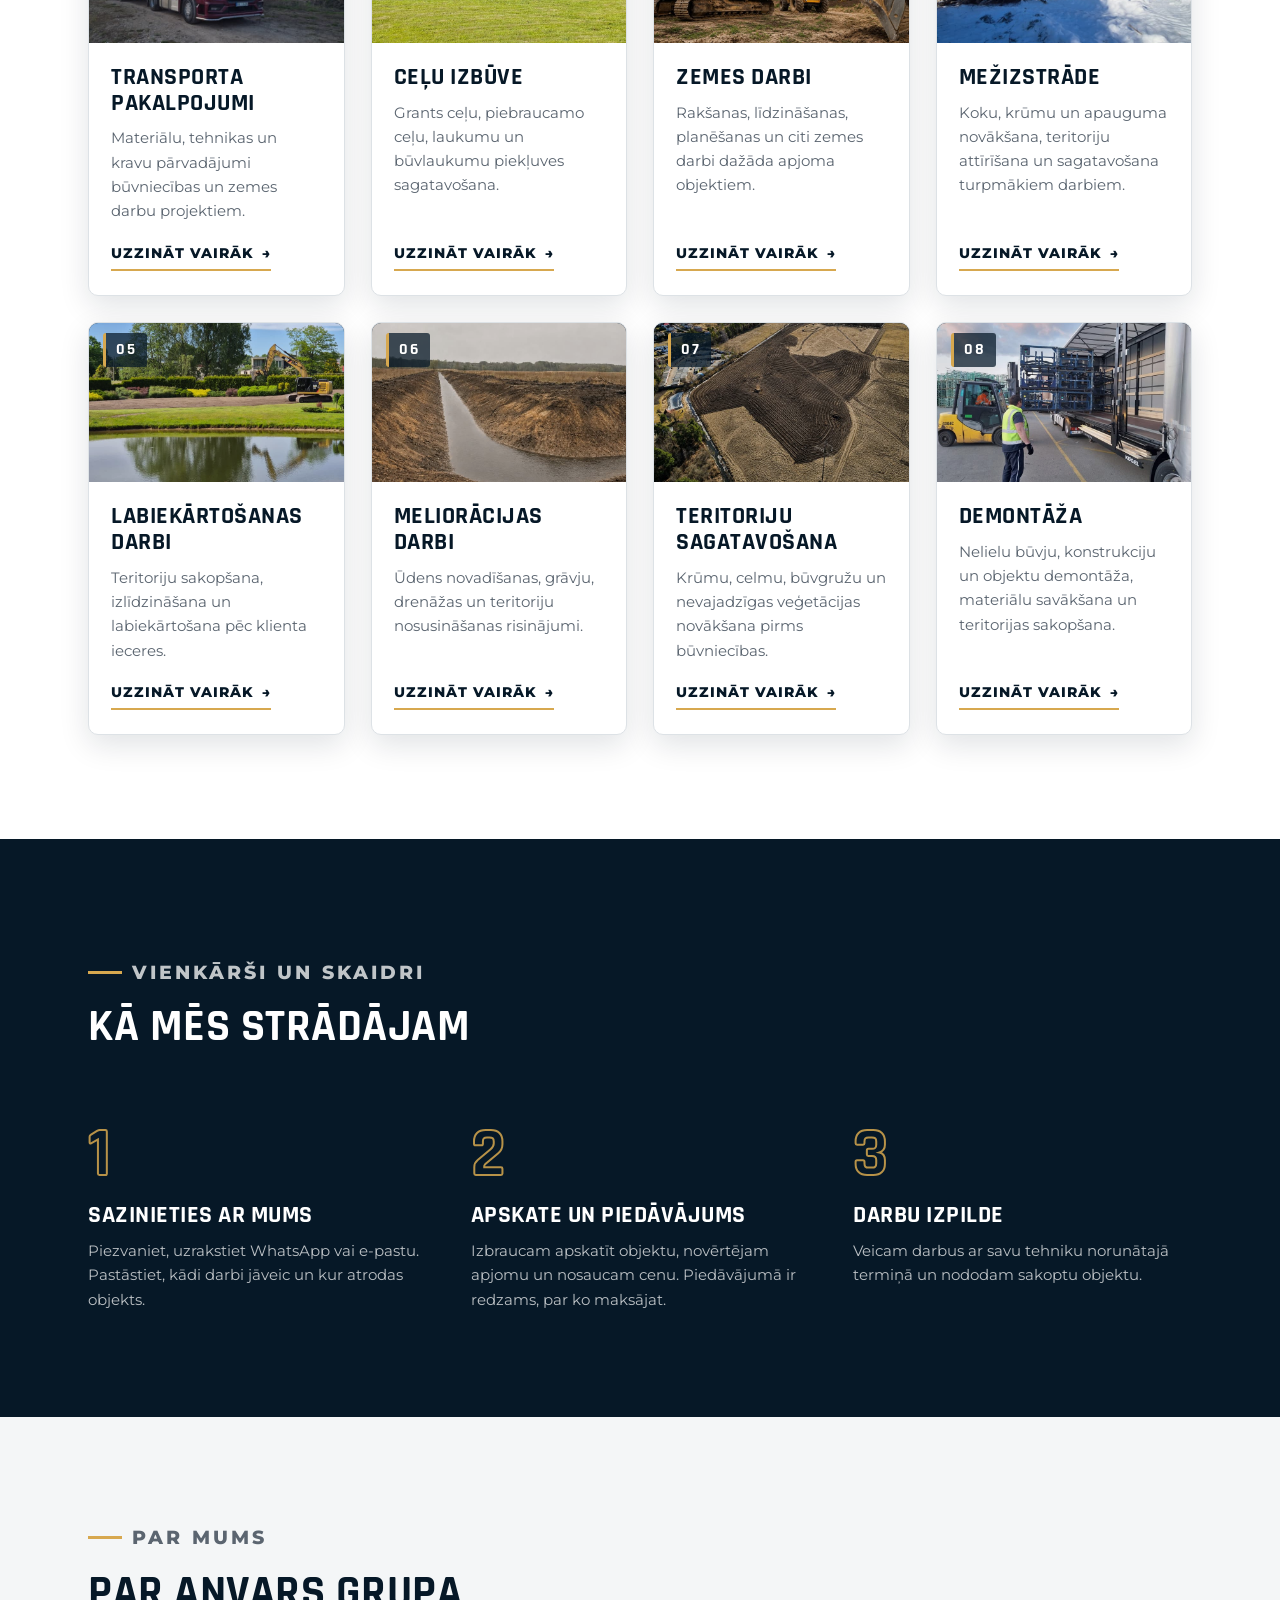
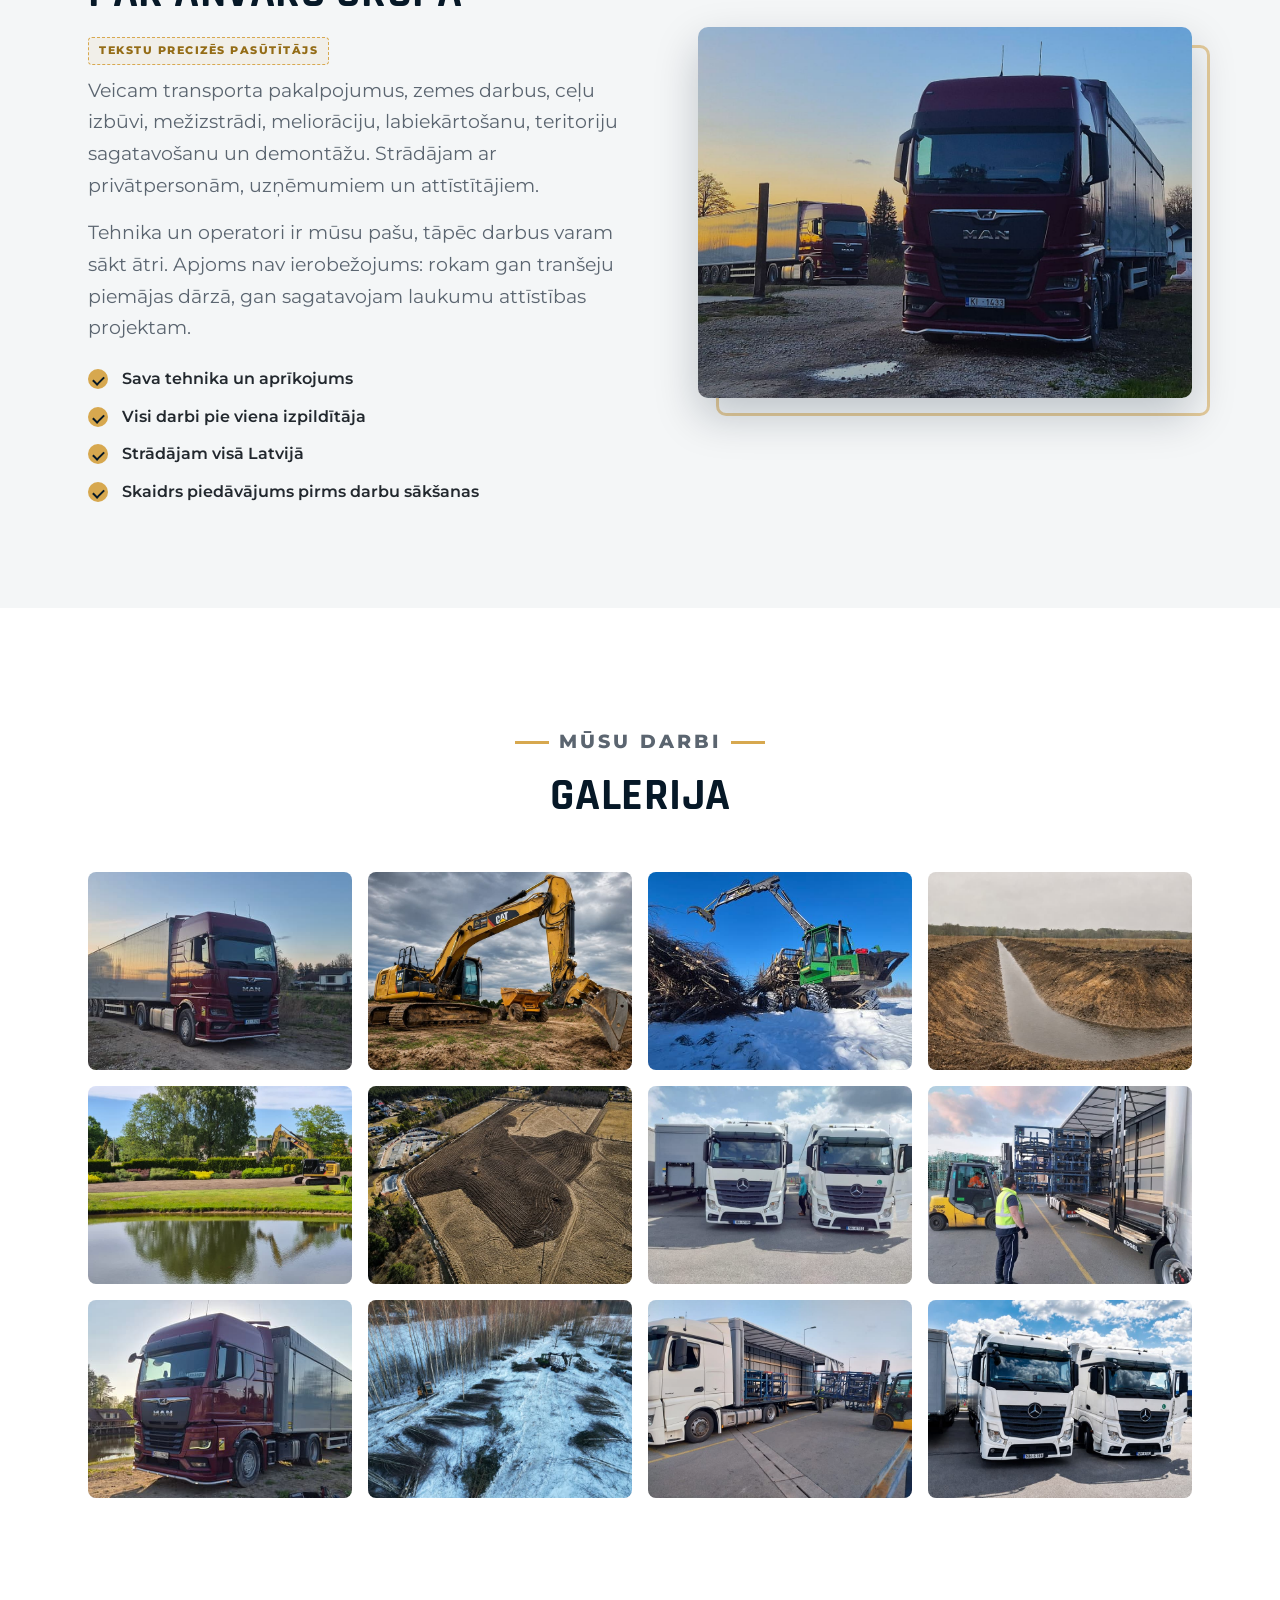
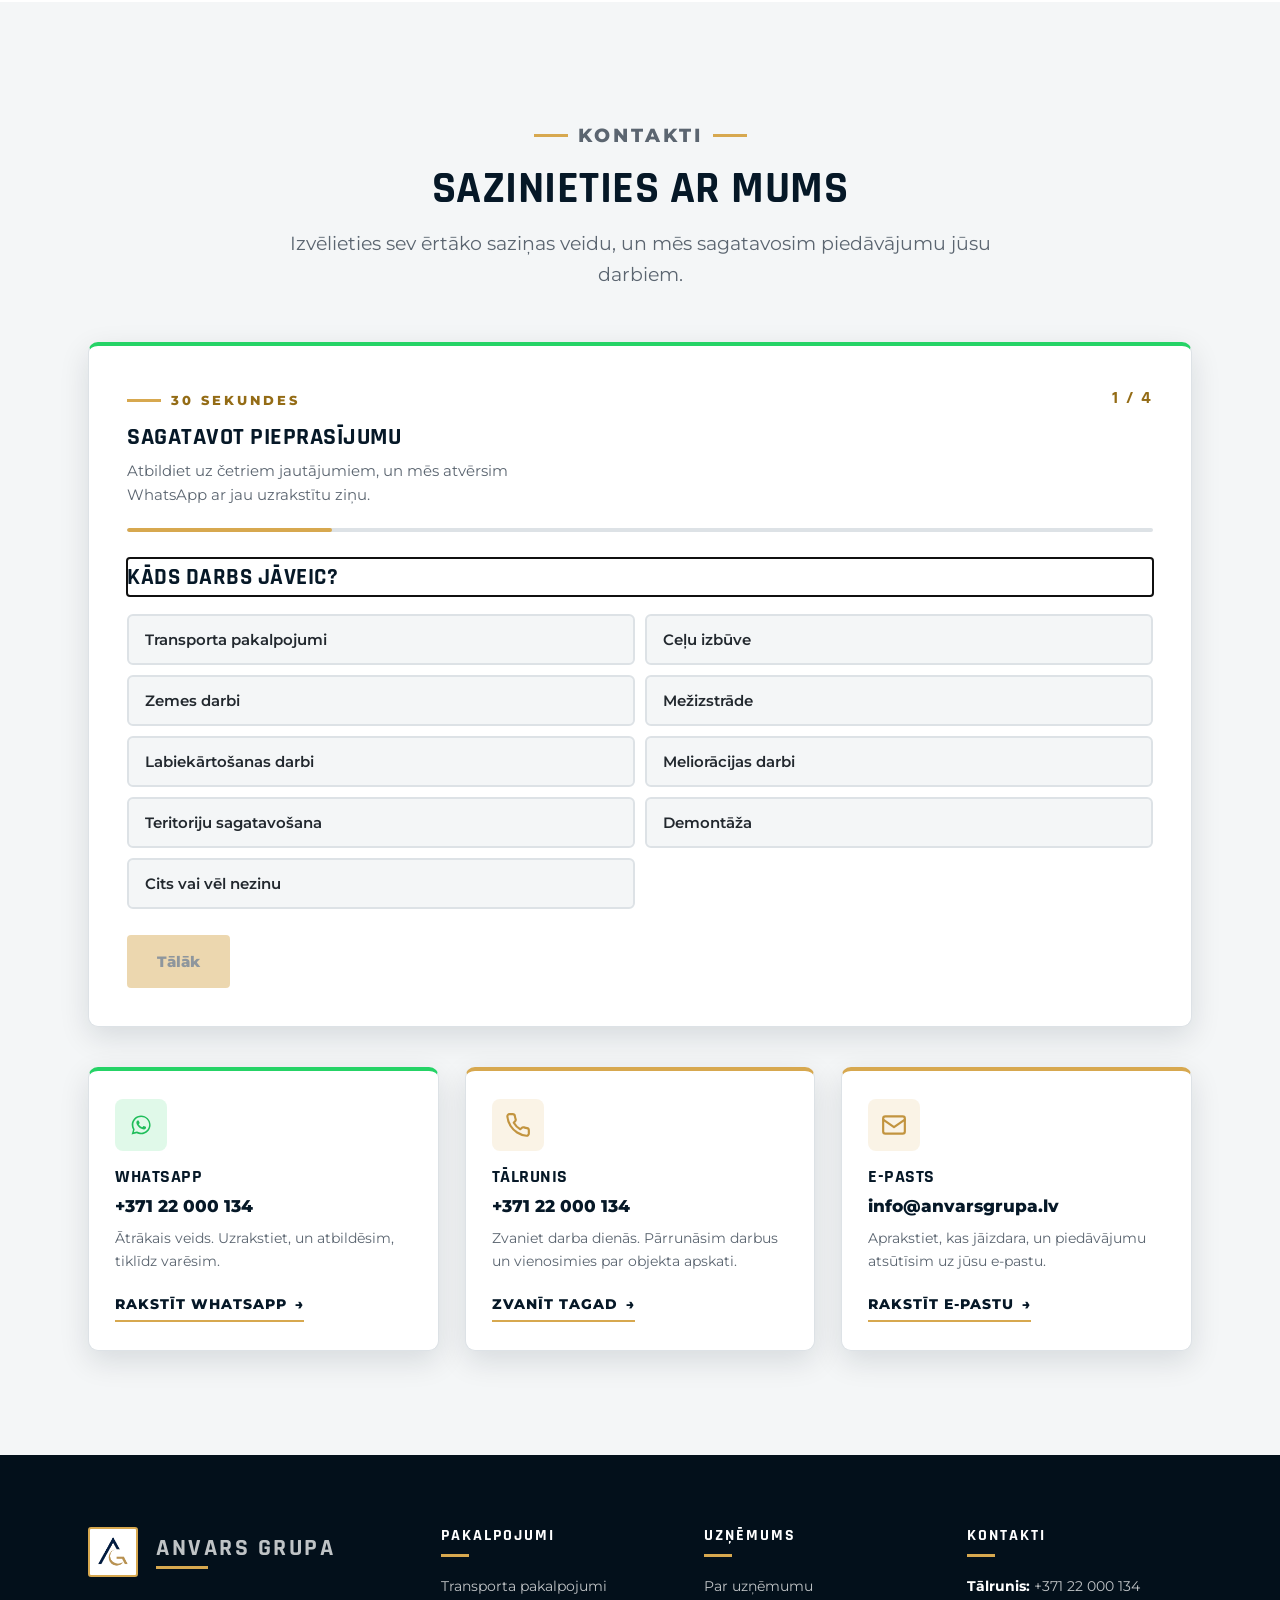
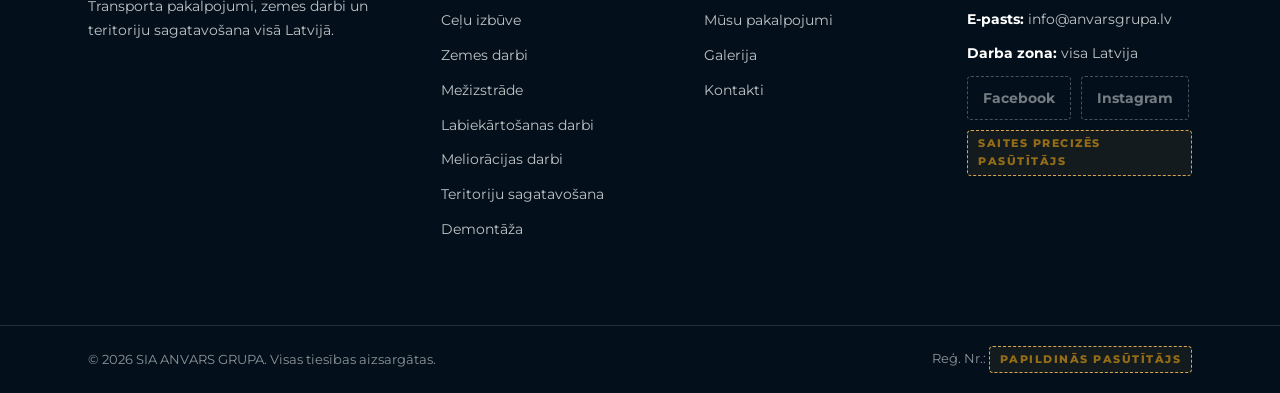
==== commit 888e41f5: "WhatsApp vednis, mobilā saziņas josla un galeriju labojumi Konversija. Kontaktu sadaļā pievienots pi" ====
--- a/index.html
+++ b/index.html
@@ -155,7 +155,7 @@
         <article class="service-card" data-reveal style="--reveal-delay: 0.06s">
           <div class="card-media">
             <span class="card-num">02</span>
-            <img src="images/opt/transports28-thumb.jpg" alt="Materiālu piegāde objektā" loading="lazy">
+            <img src="images/opt/transports28-thumb.jpg" alt="Vilcējs ar pārvietojamā dibena puspiekabi pļavā vasarā" loading="lazy">
           </div>
           <div class="card-body">
             <h3>Ceļu izbūve</h3>
@@ -327,28 +327,40 @@
 
       <div class="gallery-grid" data-reveal>
         <button type="button" class="gallery-item" data-full="images/opt/transports1.jpg">
-          <img src="images/opt/transports1-thumb.jpg" alt="Kravas auto ar puspiekabi saulrietā" loading="lazy">
+          <img src="images/opt/transports1-thumb.jpg" alt="Vilcējs ar puspiekabi objektā saulrietā" loading="lazy">
         </button>
         <button type="button" class="gallery-item" data-full="images/opt/raksana1.jpg">
-          <img src="images/opt/raksana1-thumb.jpg" alt="Ekskavators un pašizgāzējs objektā" loading="lazy">
+          <img src="images/opt/raksana1-thumb.jpg" alt="Ekskavators un pašizgāzējs rakšanas darbos" loading="lazy">
         </button>
         <button type="button" class="gallery-item" data-full="images/opt/mezizstrade1.jpg">
-          <img src="images/opt/mezizstrade1-thumb.jpg" alt="Meža tehnika darbā ziemā" loading="lazy">
+          <img src="images/opt/mezizstrade1-thumb.jpg" alt="Meža tehnika krauj zarus un apaugumu" loading="lazy">
         </button>
         <button type="button" class="gallery-item" data-full="images/opt/melioracija1.jpg">
           <img src="images/opt/melioracija1-thumb.jpg" alt="Jaunizbūvēts meliorācijas grāvis" loading="lazy">
         </button>
         <button type="button" class="gallery-item" data-full="images/opt/Aizupes12.jpg">
-          <img src="images/opt/Aizupes12-thumb.jpg" alt="Labiekārtota teritorija ar dīķi" loading="lazy">
+          <img src="images/opt/Aizupes12-thumb.jpg" alt="Labiekārtota teritorija ar dīķi un zālāju" loading="lazy">
         </button>
         <button type="button" class="gallery-item" data-full="images/opt/sagatavosana1.jpg">
-          <img src="images/opt/sagatavosana1-thumb.jpg" alt="Sagatavota teritorija no augšas" loading="lazy">
+          <img src="images/opt/sagatavosana1-thumb.jpg" alt="Sagatavota teritorija no putna lidojuma" loading="lazy">
         </button>
         <button type="button" class="gallery-item" data-full="images/opt/transports23.jpg">
-          <img src="images/opt/transports23-thumb.jpg" alt="Kravas automašīnas bāzē" loading="lazy">
+          <img src="images/opt/transports23-thumb.jpg" alt="Kravas automašīnas uzņēmuma bāzē" loading="lazy">
         </button>
         <button type="button" class="gallery-item" data-full="images/opt/transports20.jpg">
           <img src="images/opt/transports20-thumb.jpg" alt="Kravas iekraušana ar autoiekrāvēju" loading="lazy">
+        </button>
+        <button type="button" class="gallery-item" data-full="images/opt/transports10.jpg">
+          <img src="images/opt/transports10-thumb.jpg" alt="Vilcējs ar puspiekabi pie dīķa vakara saulē" loading="lazy">
+        </button>
+        <button type="button" class="gallery-item" data-full="images/opt/navnav.jpg">
+          <img src="images/opt/navnav-thumb.jpg" alt="Ziemas cirsma no gaisa: forvarders un sagatavotie kokmateriāli" loading="lazy">
+        </button>
+        <button type="button" class="gallery-item" data-full="images/opt/transports19.jpg">
+          <img src="images/opt/transports19-thumb.jpg" alt="Kravas iekraušana ar autoiekrāvēju loģistikas laukumā" loading="lazy">
+        </button>
+        <button type="button" class="gallery-item" data-full="images/opt/transports26.jpg">
+          <img src="images/opt/transports26-thumb.jpg" alt="Divi vilcēji bāzē zem mākoņainām debesīm" loading="lazy">
         </button>
       </div>
     </div>
@@ -365,6 +377,84 @@
         <p class="kicker">Kontakti</p>
         <h2>Sazinieties ar mums</h2>
         <p>Izvēlieties sev ērtāko saziņas veidu, un mēs sagatavosim piedāvājumu jūsu darbiem.</p>
+      </div>
+
+      <!-- Vednis savāc atbildes un atver WhatsApp ar jau uzrakstītu ziņu.
+           Bez JavaScript tas nemaz neparādās — kontaktu kartītes zemāk paliek. -->
+
+      <div class="quote-wizard" data-qw-phone="37122000134" hidden>
+        <div class="qw-head">
+          <div>
+            <p class="kicker">30 sekundes</p>
+            <h3>Sagatavot pieprasījumu</h3>
+            <p class="qw-sub">Atbildiet uz četriem jautājumiem, un mēs atvērsim WhatsApp ar jau uzrakstītu ziņu.</p>
+          </div>
+          <span class="qw-step" data-qw-step>1 / 4</span>
+        </div>
+
+        <div class="qw-progress" aria-hidden="true">
+          <span class="qw-progress-bar" data-qw-progress></span>
+        </div>
+
+        <div class="qw-panel" data-qw-panel data-qw-key="Pakalpojums">
+          <p class="qw-q" id="qw-q1" tabindex="-1">Kāds darbs jāveic?</p>
+          <div class="qw-options" role="group" aria-labelledby="qw-q1">
+            <button type="button" class="qw-chip" aria-pressed="false">Transporta pakalpojumi</button>
+            <button type="button" class="qw-chip" aria-pressed="false">Ceļu izbūve</button>
+            <button type="button" class="qw-chip" aria-pressed="false">Zemes darbi</button>
+            <button type="button" class="qw-chip" aria-pressed="false">Mežizstrāde</button>
+            <button type="button" class="qw-chip" aria-pressed="false">Labiekārtošanas darbi</button>
+            <button type="button" class="qw-chip" aria-pressed="false">Meliorācijas darbi</button>
+            <button type="button" class="qw-chip" aria-pressed="false">Teritoriju sagatavošana</button>
+            <button type="button" class="qw-chip" aria-pressed="false">Demontāža</button>
+            <button type="button" class="qw-chip" aria-pressed="false">Cits vai vēl nezinu</button>
+          </div>
+        </div>
+
+        <div class="qw-panel" data-qw-panel data-qw-key="Objekts" data-qw-optional hidden>
+          <label class="qw-q" for="qw-loc" tabindex="-1">Kur atrodas objekts?</label>
+          <div class="qw-field">
+            <input type="text" id="qw-loc" name="qw-loc" placeholder="Piemēram, Ogres novads" autocomplete="address-level2">
+          </div>
+          <p class="qw-hint">Nav obligāti, bet palīdz ātrāk novērtēt izbraukumu.</p>
+        </div>
+
+        <div class="qw-panel" data-qw-panel data-qw-key="Aptuvenais apjoms" hidden>
+          <p class="qw-q" id="qw-q3" tabindex="-1">Cik liels ir darbs?</p>
+          <div class="qw-options" role="group" aria-labelledby="qw-q3">
+            <button type="button" class="qw-chip" aria-pressed="false">Neliels, līdz vienai dienai</button>
+            <button type="button" class="qw-chip" aria-pressed="false">Vidējs, dažas dienas</button>
+            <button type="button" class="qw-chip" aria-pressed="false">Liels projekts</button>
+            <button type="button" class="qw-chip" aria-pressed="false">Vēl nezinu</button>
+          </div>
+        </div>
+
+        <div class="qw-panel" data-qw-panel data-qw-key="Vēlamais sākums" hidden>
+          <p class="qw-q" id="qw-q4" tabindex="-1">Kad plānojat sākt?</p>
+          <div class="qw-options" role="group" aria-labelledby="qw-q4">
+            <button type="button" class="qw-chip" aria-pressed="false">Pēc iespējas ātrāk</button>
+            <button type="button" class="qw-chip" aria-pressed="false">1–2 nedēļu laikā</button>
+            <button type="button" class="qw-chip" aria-pressed="false">Šomēnes</button>
+            <button type="button" class="qw-chip" aria-pressed="false">Vēl plānoju</button>
+          </div>
+        </div>
+
+        <div class="qw-panel" data-qw-panel hidden>
+          <p class="qw-q" tabindex="-1">Kopsavilkums</p>
+          <p class="qw-summary" data-qw-summary></p>
+          <p class="qw-hint">Nospiežot pogu, atvērsies WhatsApp ar šo ziņu. Pirms nosūtīšanas to varēsiet papildināt.</p>
+        </div>
+
+        <div class="qw-actions">
+          <button type="button" class="btn btn--ghost" data-qw-back hidden>Atpakaļ</button>
+          <button type="button" class="btn" data-qw-next>Tālāk</button>
+          <a class="btn btn--wa" data-qw-send href="https://wa.me/37122000134" target="_blank" rel="noopener" hidden>
+            <svg viewBox="0 0 32 32" aria-hidden="true" fill="currentColor">
+              <path d="M16.1 4.2c-6.4 0-11.6 5.2-11.6 11.5 0 2.2.6 4.2 1.7 6l-1.8 6.1 6.4-1.7c1.7 1 3.5 1.3 5.4 1.3 6.4 0 11.6-5.2 11.6-11.5S22.5 4.2 16.1 4.2zm0 21.2c-1.7 0-3.4-.5-4.8-1.3l-.4-.2-3.7 1 1-3.6-.2-.4c-1-1.6-1.4-3.4-1.4-5.2 0-5.3 4.3-9.6 9.7-9.6s9.7 4.3 9.7 9.6-4.4 9.7-9.9 9.7zm5.4-7.2c-.2-.1-1.8-.8-2-.9-.2-.1-.5-.1-.7.1-.2.4-.8 1-1 1.2-.1.2-.4.2-.6.1-.2-.1-1.2-.5-2.3-1.4-.8-.7-1.4-1.7-1.6-1.9-.1-.2 0-.5.1-.6.1-.1.2-.4.5-.5.1-.1.2-.2.4-.5.1-.1 0-.4 0-.5 0-.1-.7-1.7-1-2.3-.2-.6-.5-.5-.7-.5h-.6c-.2 0-.5.1-.7.4-.2.2-1 1-1 2.4s1 2.8 1.2 3c.1.2 2 3.2 5 4.4.7.4 1.3.5 1.7.6.7.2 1.3.1 1.8.1.6-.1 1.8-.7 2-1.4.2-.7.2-1.3.2-1.4-.1-.1-.4-.2-.6-.3z"/>
+            </svg>
+            Atvērt WhatsApp
+          </a>
+        </div>
       </div>
 
       <div class="contact-grid">
@@ -456,9 +546,10 @@
         <p><strong>Tālrunis:</strong> <a href="tel:+37122000134">+371&nbsp;22&nbsp;000&nbsp;134</a></p>
         <p><strong>E-pasts:</strong> <a href="mailto:info@anvarsgrupa.lv">info@anvarsgrupa.lv</a></p>
         <p><strong>Darba zona:</strong> visa Latvija</p>
-        <div class="social-links">
-          <a href="https://www.facebook.com/" target="_blank" rel="noopener">Facebook</a>
-          <a href="https://www.instagram.com/" target="_blank" rel="noopener">Instagram</a>
+        <div class="social-pending">
+          <span>Facebook</span>
+          <span>Instagram</span>
+          <span class="ph-note">Saites precizēs pasūtītājs</span>
         </div>
       </div>
 
@@ -472,6 +563,23 @@
     </div>
   </footer>
 
+  <!-- Ātrās saziņas josla (tikai mobilajā, parādās pēc hero) -->
+
+  <nav class="mobile-bar" aria-label="Ātrā saziņa">
+    <a class="mobile-bar-btn mobile-bar-btn--call" href="tel:+37122000134">
+      <svg viewBox="0 0 24 24" aria-hidden="true" fill="none" stroke="currentColor" stroke-width="2" stroke-linecap="round" stroke-linejoin="round">
+        <path d="M22 16.9v3a2 2 0 0 1-2.2 2 19.8 19.8 0 0 1-8.6-3 19.5 19.5 0 0 1-6-6 19.8 19.8 0 0 1-3-8.7A2 2 0 0 1 4.1 2h3a2 2 0 0 1 2 1.7c.1 1 .4 2 .7 2.8a2 2 0 0 1-.5 2.1L8.1 9.9a16 16 0 0 0 6 6l1.3-1.2a2 2 0 0 1 2.1-.5c.9.3 1.9.6 2.8.7a2 2 0 0 1 1.7 2z"/>
+      </svg>
+      Zvanīt
+    </a>
+    <a class="mobile-bar-btn mobile-bar-btn--wa" href="https://wa.me/37122000134?text=Labdien!%20V%C4%93los%20sa%C5%86emt%20konsult%C4%81ciju%20par%20ANVARS%20GRUPA%20pakalpojumiem." target="_blank" rel="noopener">
+      <svg viewBox="0 0 32 32" aria-hidden="true" fill="currentColor">
+        <path d="M16.1 4.2c-6.4 0-11.6 5.2-11.6 11.5 0 2.2.6 4.2 1.7 6l-1.8 6.1 6.4-1.7c1.7 1 3.5 1.3 5.4 1.3 6.4 0 11.6-5.2 11.6-11.5S22.5 4.2 16.1 4.2zm0 21.2c-1.7 0-3.4-.5-4.8-1.3l-.4-.2-3.7 1 1-3.6-.2-.4c-1-1.6-1.4-3.4-1.4-5.2 0-5.3 4.3-9.6 9.7-9.6s9.7 4.3 9.7 9.6-4.4 9.7-9.9 9.7zm5.4-7.2c-.2-.1-1.8-.8-2-.9-.2-.1-.5-.1-.7.1-.2.4-.8 1-1 1.2-.1.2-.4.2-.6.1-.2-.1-1.2-.5-2.3-1.4-.8-.7-1.4-1.7-1.6-1.9-.1-.2 0-.5.1-.6.1-.1.2-.4.5-.5.1-.1.2-.2.4-.5.1-.1 0-.4 0-.5 0-.1-.7-1.7-1-2.3-.2-.6-.5-.5-.7-.5h-.6c-.2 0-.5.1-.7.4-.2.2-1 1-1 2.4s1 2.8 1.2 3c.1.2 2 3.2 5 4.4.7.4 1.3.5 1.7.6.7.2 1.3.1 1.8.1.6-.1 1.8-.7 2-1.4.2-.7.2-1.3.2-1.4-.1-.1-.4-.2-.6-.3z"/>
+      </svg>
+      WhatsApp
+    </a>
+  </nav>
+
   <script src="js/main.js" defer></script>
 </body>
 </html>
--- a/css/style.css
+++ b/css/style.css
@@ -15,6 +15,9 @@
   --blue-rgb: 6, 24, 39;
   --yellow: #d7a84f;
   --yellow-dark: #c2943f;
+  /* Zelts uz balta fona ir 2.2:1 — par maz tekstam. Šis tonis dod 4.76:1,
+     tāpēc teksts lieto to, bet dekoratīvās svītras paliek spilgti zeltā. */
+  --gold-text: #946c16;
   --yellow-rgb: 215, 168, 79;
   --white: #ffffff;
   --text: #22282e;
@@ -122,12 +125,19 @@
   display: inline-flex;
   align-items: center;
   gap: 10px;
-  color: var(--yellow);
+  color: var(--gold-text);
   font-weight: 800;
   font-size: 0.8rem;
   text-transform: uppercase;
   letter-spacing: 3px;
   margin-bottom: 14px;
+}
+
+.hero .kicker,
+.page-hero .kicker,
+.section--dark .kicker,
+.cta-band .kicker {
+  color: var(--yellow);
 }
 
 .kicker::before {
@@ -170,7 +180,7 @@
 .ph-note {
   display: inline-block;
   border: 1px dashed var(--yellow);
-  color: var(--yellow-dark);
+  color: var(--gold-text);
   background: rgba(var(--yellow-rgb), 0.08);
   font-size: 0.68rem;
   font-weight: 800;
@@ -210,6 +220,19 @@
   background: var(--yellow-dark);
   border-color: var(--yellow-dark);
   transform: translateY(-2px);
+}
+
+/* Neaktīva poga (vednī, kamēr nav atbildes) — citādi tā izskatās spiežama */
+
+.btn:disabled {
+  opacity: 0.45;
+  cursor: not-allowed;
+}
+
+.btn:disabled:hover {
+  background: var(--yellow);
+  border-color: var(--yellow);
+  transform: none;
 }
 
 .btn--outline {
@@ -770,7 +793,8 @@
     border-color 0.3s var(--ease);
 }
 
-.service-card:hover {
+.service-card:hover,
+.service-card:focus-within {
   transform: translateY(-6px);
   box-shadow: var(--shadow-card-hover);
   border-color: rgba(var(--yellow-rgb), 0.7);
@@ -791,9 +815,32 @@
   filter: saturate(0.95) brightness(0.94);
 }
 
-.service-card:hover .card-media img {
+.service-card:hover .card-media img,
+.service-card:focus-within .card-media img {
   transform: scale(1.06);
   filter: saturate(1.05) brightness(1);
+}
+
+/* Uzbraucot uz kartītes — plūstoši parādās krāsains plīvurs pāri attēlam */
+
+.card-media::after {
+  content: "";
+  position: absolute;
+  inset: 0;
+  z-index: 1;
+  pointer-events: none;
+  background: linear-gradient(
+    155deg,
+    rgba(var(--yellow-rgb), 0.34) 0%,
+    rgba(var(--blue-rgb), 0.6) 100%
+  );
+  opacity: 0;
+  transition: opacity 0.45s var(--ease);
+}
+
+.service-card:hover .card-media::after,
+.service-card:focus-within .card-media::after {
+  opacity: 1;
 }
 
 .card-num {
@@ -851,11 +898,13 @@
   transition: transform 0.25s var(--ease);
 }
 
-.service-card:hover .card-link {
-  color: var(--yellow-dark);
-}
-
-.service-card:hover .card-link .arrow {
+.service-card:hover .card-link,
+.service-card:focus-within .card-link {
+  color: var(--gold-text);
+}
+
+.service-card:hover .card-link .arrow,
+.service-card:focus-within .card-link .arrow {
   transform: translateX(4px);
 }
 
@@ -986,9 +1035,15 @@
 
 .about-media {
   position: relative;
+  /* Savs slāņu konteksts: bez tā nobīdītais rāmis pēc atklāšanās animācijas
+     aizslīd zem sekcijas fona un pazūd */
+  isolation: isolate;
 }
 
 .about-media img {
+  position: relative;
+  z-index: 1;
+  display: block;
   width: 100%;
   border-radius: var(--radius);
   box-shadow: var(--shadow-card-hover);
@@ -1002,7 +1057,7 @@
   inset: 18px -18px -18px 18px;
   border: 3px solid rgba(var(--yellow-rgb), 0.55);
   border-radius: var(--radius);
-  z-index: -1;
+  z-index: 0;
 }
 
 @media (max-width: 899px) {
@@ -1597,3 +1652,279 @@
     animation-duration: 0.01ms !important;
   }
 }
+
+
+/* =====================================================
+   15. MOBILĀ ĀTRĀS SAZIŅAS JOSLA
+   Parādās pēc hero ritināšanas; tikai šaurajos ekrānos.
+   ===================================================== */
+
+.mobile-bar {
+  position: fixed;
+  left: 0;
+  right: 0;
+  bottom: 0;
+  z-index: 880;
+  display: grid;
+  grid-template-columns: 1fr 1fr;
+  gap: 1px;
+  background: rgba(255, 255, 255, 0.14);
+  border-top: 3px solid var(--yellow);
+  transform: translateY(110%);
+  transition: transform 0.35s var(--ease);
+  padding-bottom: env(safe-area-inset-bottom, 0);
+}
+
+.mobile-bar.is-visible {
+  transform: translateY(0);
+}
+
+/* Kamēr atvērta izvēlne vai lightbox, josla netraucē */
+
+body.menu-locked .mobile-bar {
+  transform: translateY(110%);
+}
+
+.mobile-bar-btn {
+  display: flex;
+  align-items: center;
+  justify-content: center;
+  gap: 9px;
+  padding: 15px 10px;
+  background: var(--blue);
+  color: var(--white);
+  font-weight: 800;
+  font-size: 0.95rem;
+  letter-spacing: 0.5px;
+}
+
+.mobile-bar-btn svg {
+  width: 19px;
+  height: 19px;
+  flex-shrink: 0;
+}
+
+.mobile-bar-btn--wa {
+  background: var(--wa-green);
+  color: #05301c;
+}
+
+@media (min-width: 900px) {
+  .mobile-bar {
+    display: none;
+  }
+}
+
+/* Vieta joslai, lai tā nenosegtu kājenes beigas */
+
+@media (max-width: 899px) {
+  body {
+    padding-bottom: 58px;
+  }
+}
+
+
+/* =====================================================
+   16. PIEPRASĪJUMA VEDNIS (aizpilda WhatsApp ziņu)
+   ===================================================== */
+
+.quote-wizard {
+  background: var(--white);
+  border: 1px solid var(--border);
+  border-top: 4px solid var(--wa-green);
+  border-radius: var(--radius);
+  box-shadow: var(--shadow-card);
+  padding: clamp(24px, 4vw, 38px);
+  margin-bottom: clamp(26px, 4vw, 40px);
+}
+
+.qw-head {
+  display: flex;
+  align-items: flex-start;
+  justify-content: space-between;
+  gap: 18px;
+  flex-wrap: wrap;
+}
+
+.qw-head h3 {
+  font-size: var(--fs-h3);
+  color: var(--blue);
+}
+
+.qw-sub {
+  margin-top: 8px;
+  color: var(--text-muted);
+  font-size: 0.92rem;
+  max-width: 46ch;
+}
+
+.qw-step {
+  font-family: var(--font-display);
+  font-weight: 700;
+  font-size: 1.1rem;
+  letter-spacing: 2px;
+  color: var(--gold-text);
+  flex-shrink: 0;
+}
+
+.qw-progress {
+  height: 4px;
+  border-radius: 2px;
+  background: var(--border);
+  margin: 20px 0 26px;
+  overflow: hidden;
+}
+
+.qw-progress-bar {
+  display: block;
+  height: 100%;
+  width: 20%;
+  background: var(--yellow);
+  border-radius: 2px;
+  transition: width 0.35s var(--ease);
+}
+
+.qw-panel[hidden] {
+  display: none;
+}
+
+.qw-q {
+  font-family: var(--font-display);
+  font-weight: 700;
+  font-size: clamp(1.15rem, 1rem + 0.8vw, 1.45rem);
+  text-transform: uppercase;
+  letter-spacing: 0.5px;
+  color: var(--blue);
+  margin-bottom: 18px;
+}
+
+.qw-options {
+  display: grid;
+  grid-template-columns: 1fr;
+  gap: 10px;
+}
+
+@media (min-width: 640px) {
+  .qw-options {
+    grid-template-columns: repeat(2, 1fr);
+  }
+}
+
+.qw-chip {
+  text-align: left;
+  padding: 14px 16px;
+  background: var(--light-bg);
+  border: 2px solid var(--border);
+  border-radius: 6px;
+  color: var(--text);
+  font-family: var(--font-body);
+  font-weight: 600;
+  font-size: 0.94rem;
+  transition: border-color 0.2s var(--ease), background 0.2s var(--ease),
+    color 0.2s var(--ease);
+}
+
+.qw-chip:hover {
+  border-color: rgba(var(--yellow-rgb), 0.8);
+  background: var(--white);
+}
+
+.qw-chip[aria-pressed="true"] {
+  background: var(--blue);
+  border-color: var(--blue);
+  color: var(--white);
+}
+
+.qw-field {
+  display: block;
+}
+
+.qw-field input {
+  width: 100%;
+  padding: 15px 16px;
+  background: var(--light-bg);
+  border: 2px solid var(--border);
+  border-radius: 6px;
+  font-family: var(--font-body);
+  font-size: 1rem;
+  color: var(--text);
+}
+
+.qw-field input:focus {
+  outline: none;
+  border-color: var(--yellow);
+  background: var(--white);
+}
+
+.qw-hint {
+  margin-top: 10px;
+  font-size: 0.85rem;
+  color: var(--text-muted);
+}
+
+/* Kopsavilkums — priekšskatījums ziņai, kas aizies uz WhatsApp */
+
+.qw-summary {
+  background: var(--light-bg);
+  border-left: 4px solid var(--wa-green);
+  border-radius: 6px;
+  padding: 18px 20px;
+  font-size: 0.94rem;
+  line-height: 1.75;
+  white-space: pre-wrap;
+  color: var(--text);
+}
+
+.qw-actions {
+  display: flex;
+  flex-wrap: wrap;
+  gap: 12px;
+  margin-top: 26px;
+}
+
+.qw-actions .btn {
+  flex: 1 1 auto;
+  justify-content: center;
+}
+
+@media (min-width: 640px) {
+  .qw-actions .btn {
+    flex: 0 0 auto;
+  }
+}
+
+.btn--ghost {
+  background: transparent;
+  border-color: var(--border);
+  color: var(--text-muted);
+}
+
+.btn--ghost:hover {
+  background: var(--light-bg);
+  border-color: var(--text-muted);
+  color: var(--text);
+}
+
+.btn[hidden],
+.qw-actions a[hidden] {
+  display: none;
+}
+
+/* Kājenes sociālo tīklu vietturis, kamēr nav īsto adrešu */
+
+.social-pending {
+  display: flex;
+  flex-wrap: wrap;
+  align-items: center;
+  gap: 10px;
+}
+
+.social-pending span:not(.ph-note) {
+  display: inline-flex;
+  padding: 10px 15px;
+  border: 1px dashed rgba(255, 255, 255, 0.28);
+  border-radius: 4px;
+  color: rgba(255, 255, 255, 0.45);
+  font-size: 0.85rem;
+  font-weight: 700;
+}
